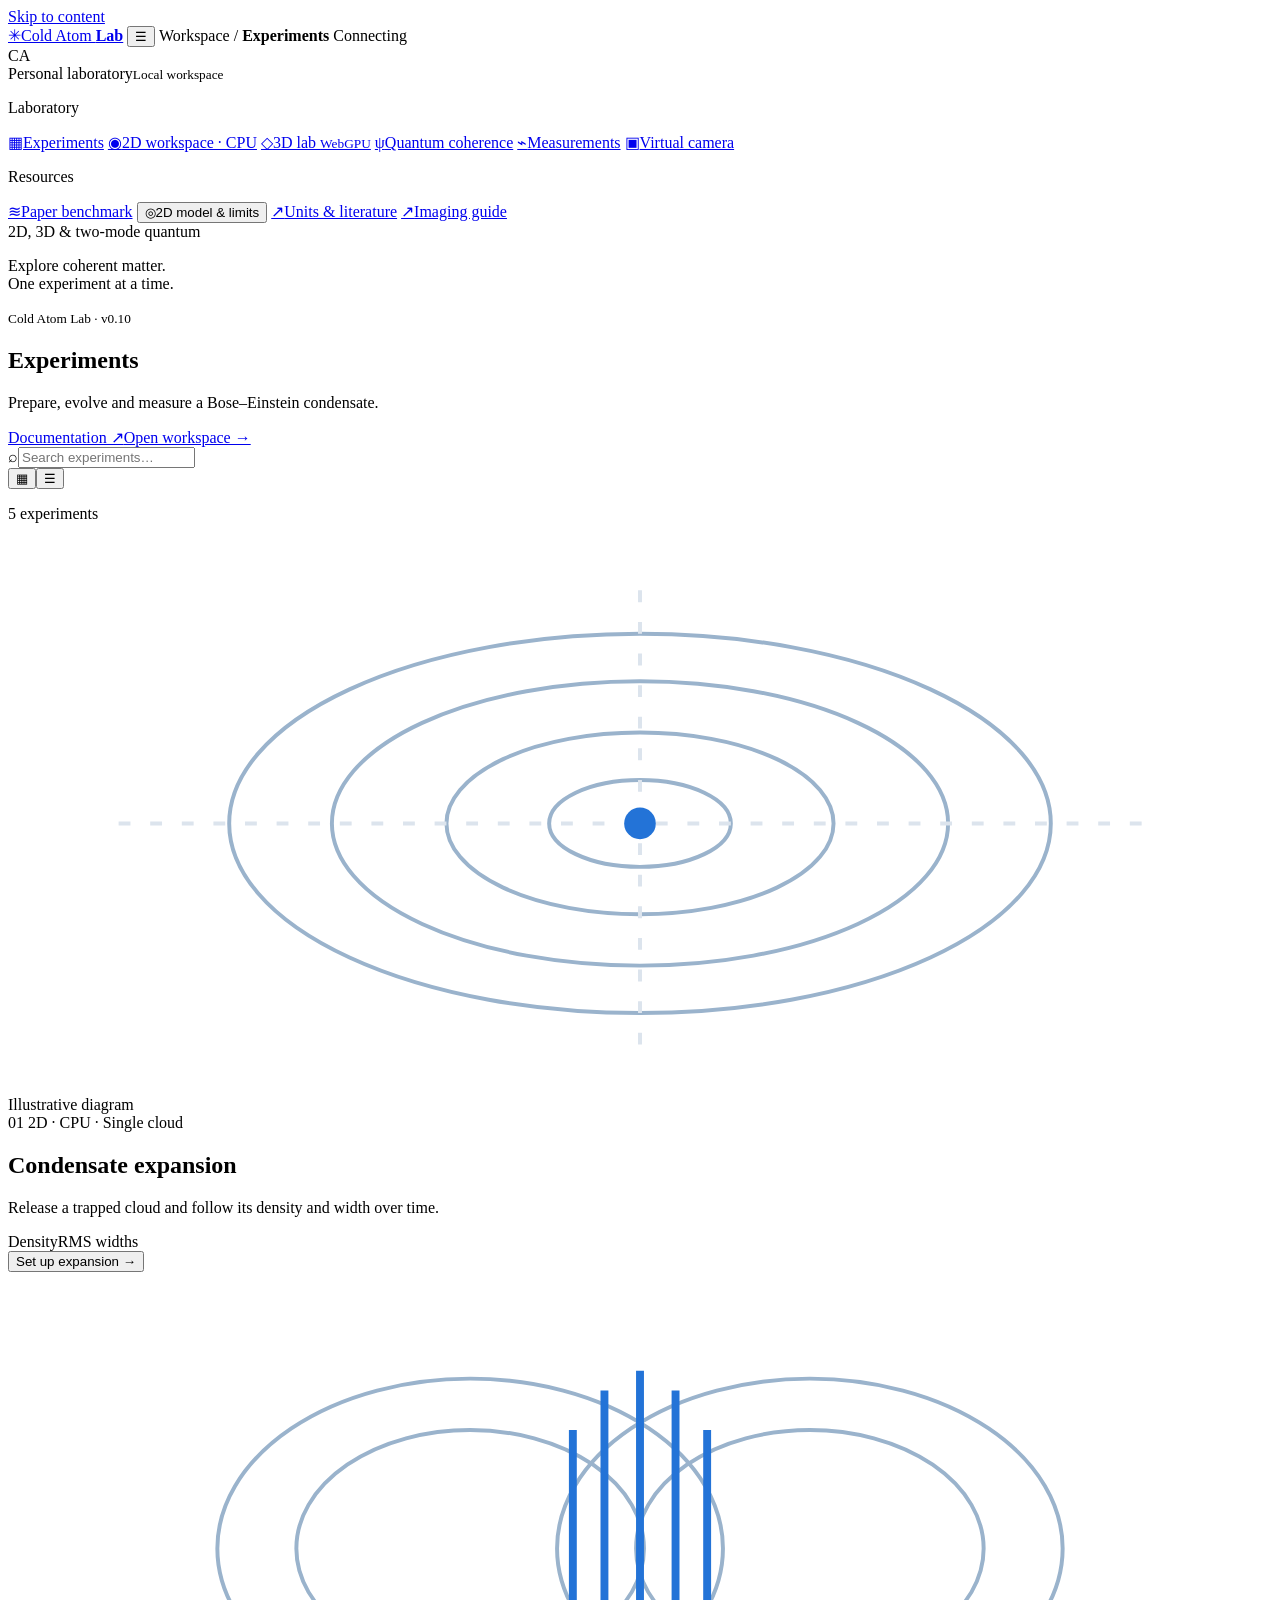
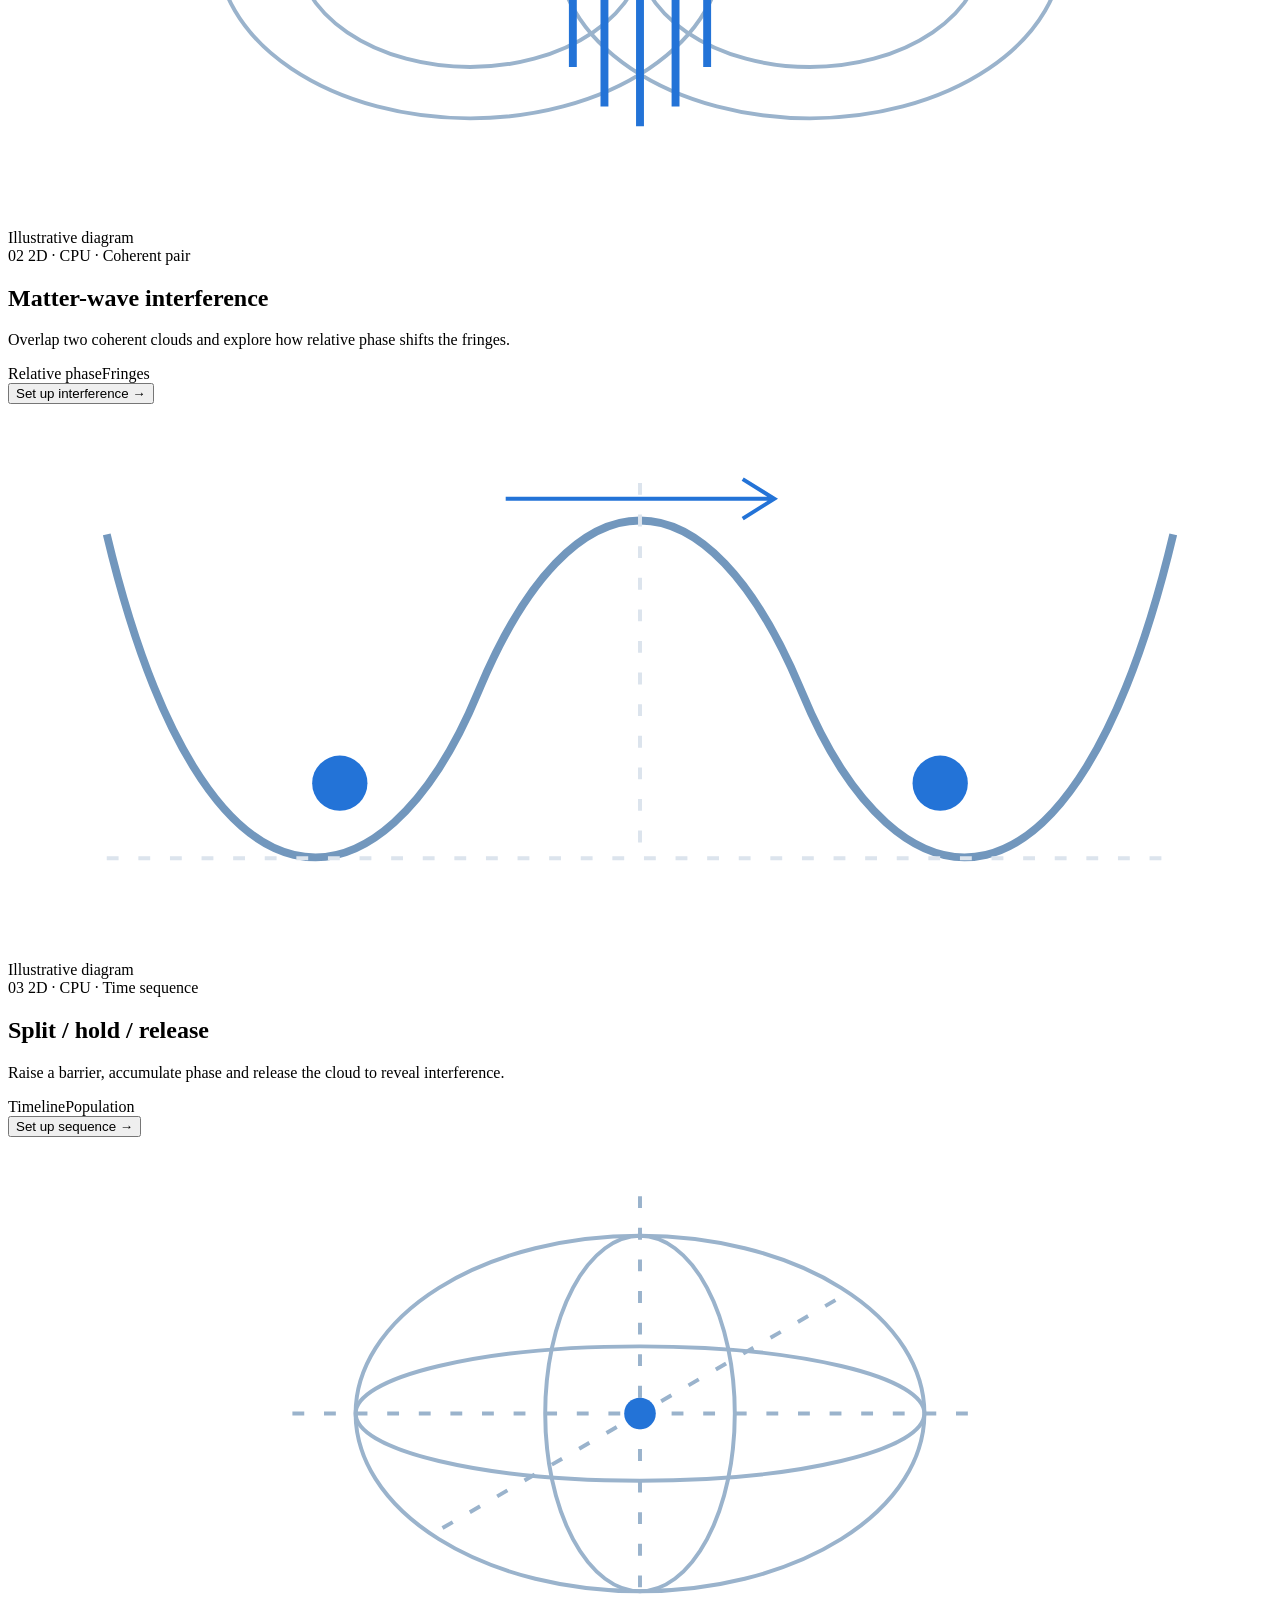
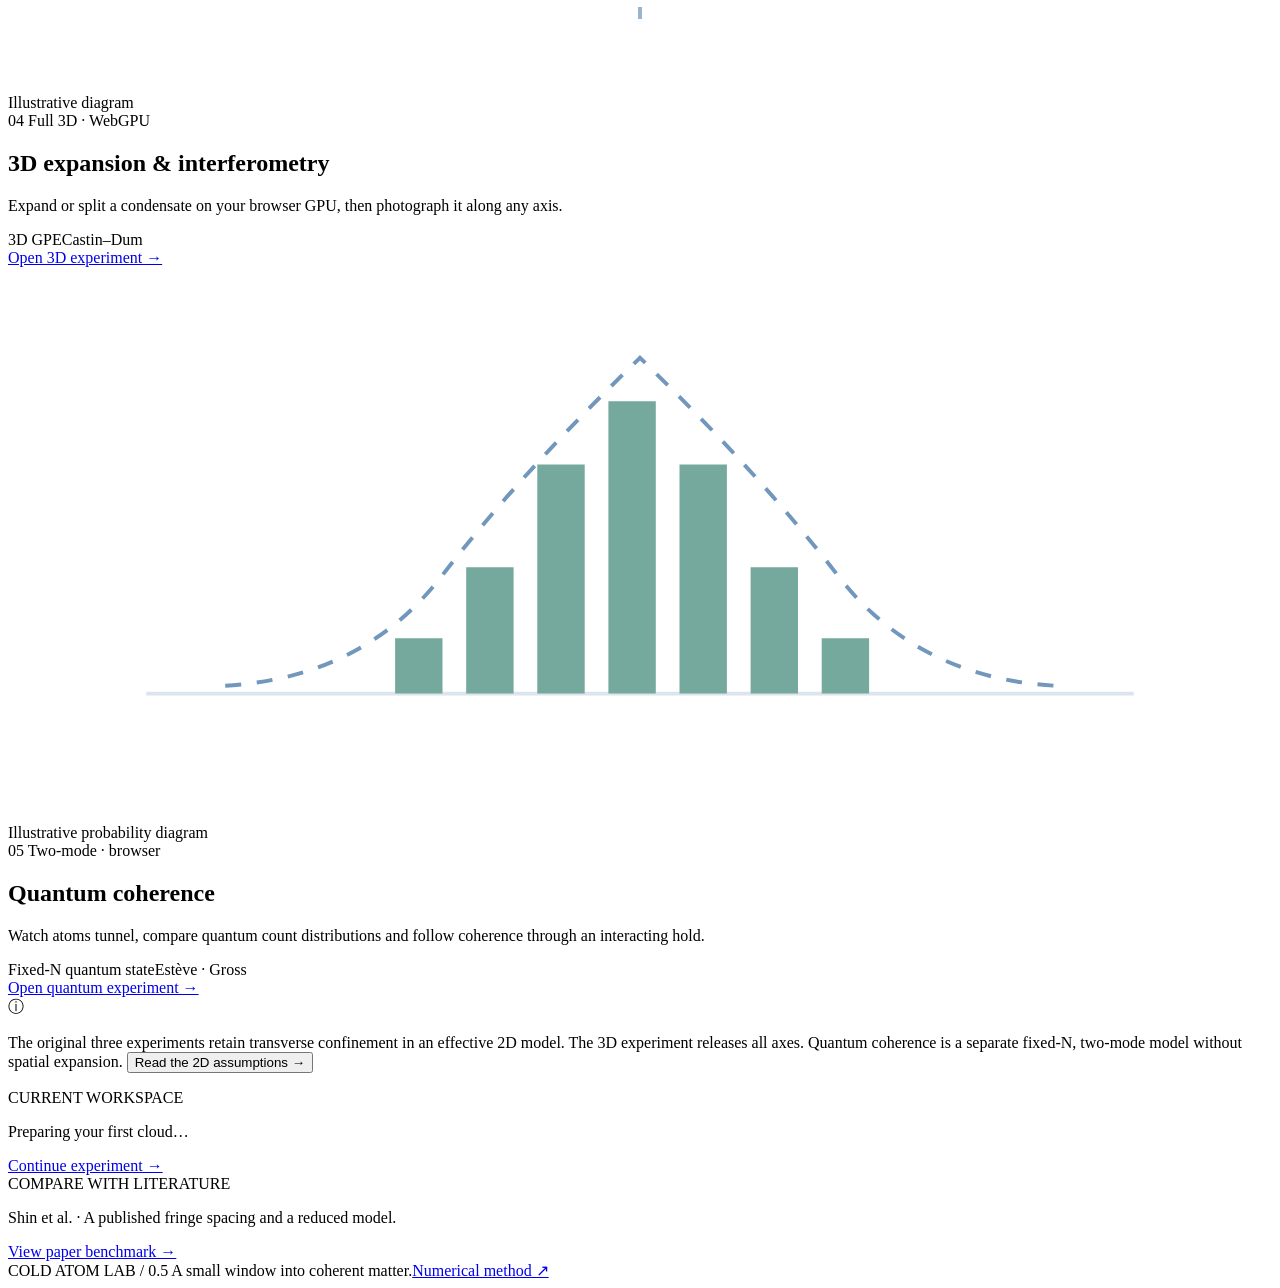
==== coldatomlab/web/index.html @ 501709d4 "Return experiment logos to the library and keep navigation in one tab" ====
<!doctype html>
<html lang="en">
  <head>
    <meta charset="utf-8" />
    <meta name="viewport" content="width=device-width, initial-scale=1" />
    <meta
      name="description"
      content="Explore condensate expansion and matter-wave interference in a local virtual laboratory."
    />
    <title>Cold Atom Lab — Matter in motion</title>
    <link rel="stylesheet" href="/style.css" />
    <link rel="stylesheet" href="/dashboard.css" />
    <link rel="stylesheet" href="/lab3d.css" />
    <script src="/physical.js" defer></script>
    <script src="/camera.js" defer></script>
    <script src="/app.js" defer></script>
    <script src="/benchmark.js" defer></script>
    <script src="/surface3d.js" defer></script>
    <script src="/interferometry3d.js" defer></script>
    <script src="/gpu3d.js" defer></script>
    <script src="/camera3d.js" defer></script>
    <script src="/camera3d-ui.js" defer></script>
    <script src="/scan3d.js" defer></script>
    <script src="/scan3d-ui.js" defer></script>
    <script src="/lab3d.js" defer></script>
    <script src="/dashboard.js" defer></script>
  </head>
  <body class="weblab">
    <a class="skip-link" href="#main-content">Skip to content</a>
    <header class="app-header">
      <a class="wordmark" href="#experiments" aria-label="Cold Atom Lab home"><span class="atom-mark" aria-hidden="true">✳</span><span>Cold Atom <b>Lab</b></span></a>
      <button id="nav-toggle" aria-label="Toggle navigation" aria-expanded="false" aria-controls="lab-navigation">☰</button>
      <span class="breadcrumb">Workspace <span>/</span> <b id="page-label">Experiments</b></span>
      <span class="connection" id="connection">Connecting</span>
    </header>
    <aside class="lab-navigation" id="lab-navigation" aria-label="Lab navigation">
      <div class="workspace-label"><span class="workspace-icon">CA</span><div>Personal laboratory<small>Local workspace</small></div></div>
      <p class="nav-heading">Laboratory</p>
      <nav aria-label="Laboratory">
        <a href="#experiments" data-route="experiments"><span aria-hidden="true">▦</span>Experiments</a>
        <a href="#workspace" data-route="workspace"><span aria-hidden="true">◉</span>2D workspace · CPU</a>
        <a href="#lab3d" data-route="lab3d"><span aria-hidden="true">◇</span>3D lab <small>WebGPU</small></a>
        <a href="quantum.html"><span aria-hidden="true">ψ</span>Quantum coherence</a>
        <a href="#measurements" data-route="measurements"><span aria-hidden="true">⌁</span>Measurements</a>
        <a href="#camera-lab" data-route="camera-lab"><span aria-hidden="true">▣</span>Virtual camera</a>
      </nav>
      <p class="nav-heading">Resources</p>
      <nav aria-label="Resources">
        <a href="#benchmark" data-route="benchmark"><span aria-hidden="true">≋</span>Paper benchmark</a>
        <button id="nav-model"><span aria-hidden="true">◎</span>2D model & limits</button>
        <a href="/physical-units" target="_blank" rel="noopener"><span aria-hidden="true">↗</span>Units & literature</a>
        <a href="/imaging" target="_blank" rel="noopener"><span aria-hidden="true">↗</span>Imaging guide</a>
      </nav>
      <div class="sidebar-bottom"><span class="model-pill">2D, 3D & two-mode quantum</span><p>Explore coherent matter.<br>One experiment at a time.</p><small>Cold Atom Lab · v0.10</small></div>
    </aside>
    <main id="main-content" tabindex="-1">
      <section id="experiment-library" aria-labelledby="library-title">
        <div class="library-heading"><div><h1 id="library-title">Experiments</h1><p>Prepare, evolve and measure a Bose–Einstein condensate.</p></div><div class="library-actions"><a class="button-link" href="/physical-units" target="_blank" rel="noopener">Documentation ↗</a><a class="button-link primary" href="#workspace">Open workspace →</a></div></div>
        <div class="library-toolbar"><label class="experiment-search"><span aria-hidden="true">⌕</span><input type="search" id="experiment-search" placeholder="Search experiments…" aria-label="Search experiments" /></label><div class="library-view" role="group" aria-label="Experiment layout"><button id="grid-layout" aria-label="Grid view" aria-pressed="true">▦</button><button id="list-layout" aria-label="List view" aria-pressed="false">☰</button></div></div>
        <p class="library-count" id="library-count" aria-live="polite">5 experiments</p>
        <div class="experiment-cards" id="experiment-cards">
          <article class="experiment-card" data-search="2d cpu condensate expansion single cloud trap release width">
            <div class="card-diagram" aria-hidden="true"><svg viewBox="0 0 320 140"><g fill="none" stroke="#9ab3cc"><ellipse cx="160" cy="72" rx="104" ry="48"/><ellipse cx="160" cy="72" rx="78" ry="36"/><ellipse cx="160" cy="72" rx="49" ry="23"/><ellipse cx="160" cy="72" rx="23" ry="11"/></g><path d="M28 72h264M160 13v118" stroke="#dce4ed" stroke-dasharray="3 5"/><circle cx="160" cy="72" r="4" fill="#2373d7"/></svg><span>Illustrative diagram</span></div>
            <div class="card-copy"><div class="card-category">01 <span>2D · CPU · Single cloud</span></div><h2>Condensate expansion</h2><p>Release a trapped cloud and follow its density and width over time.</p><div class="card-tags"><span>Density</span><span>RMS widths</span></div><button class="open-experiment" data-experiment="single">Set up expansion <span aria-hidden="true">→</span></button></div>
          </article>
          <article class="experiment-card" data-search="2d cpu matter wave interference two double clouds phase fringe">
            <div class="card-diagram" aria-hidden="true"><svg viewBox="0 0 320 140"><g fill="none" stroke="#9ab3cc"><ellipse cx="117" cy="70" rx="64" ry="43"/><ellipse cx="117" cy="70" rx="44" ry="30"/><ellipse cx="203" cy="70" rx="64" ry="43"/><ellipse cx="203" cy="70" rx="44" ry="30"/></g><path d="M143 40v60m8-70v80m9-85v90m9-85v80m8-70v60" stroke="#2373d7" stroke-width="2"/></svg><span>Illustrative diagram</span></div>
            <div class="card-copy"><div class="card-category">02 <span>2D · CPU · Coherent pair</span></div><h2>Matter-wave interference</h2><p>Overlap two coherent clouds and explore how relative phase shifts the fringes.</p><div class="card-tags"><span>Relative phase</span><span>Fringes</span></div><button class="open-experiment" data-experiment="double">Set up interference <span aria-hidden="true">→</span></button></div>
          </article>
          <article class="experiment-card" data-search="2d cpu split hold release sequence barrier bias interferometer">
            <div class="card-diagram" aria-hidden="true"><svg viewBox="0 0 320 140"><path d="M25 33c25 105 70 98 94 40s58-58 82 0 69 65 94-40" fill="none" stroke="#7297bd" stroke-width="2"/><path d="M25 115h270M160 20v95" stroke="#dce4ed" stroke-dasharray="3 5"/><g fill="#2373d7"><circle cx="84" cy="96" r="7"/><circle cx="236" cy="96" r="7"/></g><path d="M126 24h68m-8-5 8 5-8 5" fill="none" stroke="#2373d7"/></svg><span>Illustrative diagram</span></div>
            <div class="card-copy"><div class="card-category">03 <span>2D · CPU · Time sequence</span></div><h2>Split / hold / release</h2><p>Raise a barrier, accumulate phase and release the cloud to reveal interference.</p><div class="card-tags"><span>Timeline</span><span>Population</span></div><button class="open-experiment" data-experiment="sequence">Set up sequence <span aria-hidden="true">→</span></button></div>
          </article>
          <article class="experiment-card" data-search="webgpu camera interferometry split 3d three dimensional expansion full release interacting cloud thomas fermi castin dum">
            <div class="card-diagram" aria-hidden="true"><svg viewBox="0 0 320 140"><g fill="none" stroke="#9ab3cc"><ellipse cx="160" cy="70" rx="72" ry="45"/><ellipse cx="160" cy="70" rx="72" ry="17"/><ellipse cx="160" cy="70" rx="24" ry="45"/><path d="m110 99 100-58M160 15v110M72 70h176" stroke-dasharray="3 5"/></g><circle cx="160" cy="70" r="4" fill="#2373d7"/></svg><span>Illustrative diagram</span></div>
            <div class="card-copy"><div class="card-category">04 <span>Full 3D · WebGPU</span></div><h2>3D expansion &amp; interferometry</h2><p>Expand or split a condensate on your browser GPU, then photograph it along any axis.</p><div class="card-tags"><span>3D GPE</span><span>Castin–Dum</span></div><a class="open-experiment-link" href="#lab3d">Open 3D experiment →</a></div>
          </article>
          <article class="experiment-card" data-search="quantum two mode tunnelling number squeezing coherence phase diffusion bose hubbard">
            <div class="card-diagram" aria-hidden="true"><svg viewBox="0 0 320 140"><path d="M35 108h250" stroke="#dce4ed"/><g fill="#76a99d"><path d="M98 108V94h12v14zM116 108V76h12v32zM134 108V50h12v58zM152 108V34h12v74zM170 108V50h12v58zM188 108V76h12v32zM206 108V94h12v14z"/></g><path d="M55 106q35-2 55-28t50-55q30 29 50 55t55 28" fill="none" stroke="#7297bd" stroke-dasharray="4 4"/></svg><span>Illustrative probability diagram</span></div>
            <div class="card-copy"><div class="card-category">05 <span>Two-mode · browser</span></div><h2>Quantum coherence</h2><p>Watch atoms tunnel, compare quantum count distributions and follow coherence through an interacting hold.</p><div class="card-tags"><span>Fixed-N quantum state</span><span>Estève · Gross</span></div><a class="open-experiment-link" href="quantum.html">Open quantum experiment →</a></div>
          </article>
        </div>
        <div id="library-empty" hidden><h2>No matching experiments</h2><p>Try “phase”, “expansion” or “barrier”.</p><button id="clear-search">Clear search</button></div>
        <div class="library-note"><span aria-hidden="true">ⓘ</span><p>The original three experiments retain transverse confinement in an effective 2D model. The 3D experiment releases all axes. Quantum coherence is a separate fixed-N, two-mode model without spatial expansion. <button id="library-model">Read the 2D assumptions →</button></p></div>
        <div class="library-session"><div><span class="eyebrow">CURRENT WORKSPACE</span><p id="library-session-status">Preparing your first cloud…</p></div><a href="#workspace">Continue experiment →</a></div>
        <div class="library-session"><div><span class="eyebrow">COMPARE WITH LITERATURE</span><p>Shin et al. · A published fringe spacing and a reduced model.</p></div><a href="#benchmark">View paper benchmark →</a></div>
      </section>
      <section id="lab3d-page" aria-labelledby="lab3d-title" hidden>
        <div class="library-heading"><div><p class="eyebrow">EXPERIMENT 04 / THREE DIMENSIONS</p><h1 id="lab3d-title">Matter waves in three dimensions.</h1><p>Prepare, split and release a condensate. Measure its expansion and interference.</p></div><a class="button-link" href="/model3d" target="_blank" rel="noopener">3D model & papers ↗</a></div>
        <div class="three-layout">
          <section class="three-observation" aria-label="3D observation">
            <div class="panel-heading"><div><span class="eyebrow">NUMERICAL DENSITY / ISOSURFACE</span><h2>Condensate in 3D</h2></div><span id="three-trap">Not prepared</span></div>
            <div class="three-scene"><canvas id="three-surface" width="900" height="600" tabindex="0" role="img" aria-label="Rotatable three-dimensional condensate density isosurface. Drag or use arrow keys to rotate."></canvas><p id="three-surface-empty">Choose a preset and prepare the cloud.</p><div class="three-scene-label"><span id="three-scene-units">x / y / z · µm</span><span>Drag to orbit · arrows to rotate</span></div></div>
            <div class="three-view-controls"><label>Isodensity <input id="three-iso" type="range" min="5" max="70" value="20" step="5"/><output id="three-iso-value">20% of peak</output></label><label>Zoom <input id="three-zoom" type="range" min="1" max="5" value="1" step="0.25" aria-label="3D view zoom"/></label><button id="three-home">Reset view</button></div>
            <p id="three-render-note" class="three-note">The surface will be extracted from the computed density. It is not a particle trajectory or an absorption image.</p>
            <div class="transport"><span class="status" id="three-status" role="status" aria-live="polite">Not prepared</span><div class="transport-buttons"><button id="three-reset" disabled>↺ Reset</button><button id="three-step" disabled>Step</button><button id="three-release" disabled>Release all axes</button><button id="three-run" class="primary" disabled>▶ Run</button></div></div>
            <div class="three-metrics"><div><span>TIME / ms</span><strong id="three-time">—</strong></div><div><span>RMS x / µm</span><strong id="three-width-x">—</strong></div><div><span>RMS y / µm</span><strong id="three-width-y">—</strong></div><div><span>RMS z / µm</span><strong id="three-width-z">—</strong></div></div>
            <p id="three-warning" class="warning" role="alert" hidden></p>
          </section>
          <aside class="controls three-controls" aria-label="3D experiment controls"><p class="eyebrow">PREPARATION / RB-87</p><h2>Set the conditions</h2>
            <form id="three-form"><fieldset id="three-parameters"><label>Experiment<select id="three-experiment"><option value="single">Single-cloud expansion</option><option value="pair">Coherent Gaussian pair · analytic check</option><option value="sequence">Split / hold / release</option></select></label>
<label>Compute engine<select id="three-engine"><option value="webgpu">WebGPU · browser GPU · float32</option><option value="cpu">CPU reference · float64</option></select></label><p id="three-engine-note" class="three-note">GPU preparation and evolution run in this browser. Requires hardware WebGPU in a secure context.</p><label>Reference example<select id="three-preset"><option value="interacting">Interacting cloud</option><option value="gaussian">Noninteracting analytic check</option><option value="tf">Thomas–Fermi expansion</option><option value="pair">Coherent pair · in phase</option><option value="camera">Camera-friendly pair · 2,000 atoms</option>
                    <option value="opposite">Coherent pair · π phase</option><option value="sequence">3D split / hold / release</option><option value="reverse">3D sequence · reversed bias</option></select></label><button type="button" id="three-load">Load settings</button>
            <p class="three-note" id="three-preset-note">Repulsive Rb-87 gas. The three-axis field evolves numerically.</p>
<details class="numerics" open><summary>Interferometer settings</summary>
<p class="three-note">Lengths in a₀; times in ω₀⁻¹; potentials in ℏω₀. Pair settings apply only to the coherent pair. Sequence settings apply only to dynamic splitting.</p>
<div class="pair"><label>Pair separation / a₀<input id="three-separation" type="number" value="6" min="2" max="10" step="any" required></label><label>Pair phase / rad<input id="three-relative_phase" type="number" value="0" min="-3.141592653589793" max="3.141592653589793" step="any" required></label></div>
<div class="pair"><label>Barrier height<input id="three-barrier_height" type="number" value="12" min="0" max="40" step="any" required></label><label>Barrier width / a₀<input id="three-barrier_width" type="number" value="0.8" min="0.5" max="2" step="any" required></label></div>
<div class="pair"><label>Split time<input id="three-split_time" type="number" value="3" min="0.1" max="6" step="any" required></label><label>Hold time<input id="three-hold_time" type="number" value="0.6" min="0" max="3" step="any" required></label></div>
<label>Hold bias · right minus left<input id="three-hold_bias" type="number" value="1" min="-5" max="5" step="any" required></label></details>
            <div class="pair"><label>Atoms N<input id="three-atoms" type="number" value="20000" min="10" max="300000" step="1" required/></label><label>aₛ / nm<input id="three-scattering_nm" type="number" value="5.3" min="0" max="10" step="any" required/></label></div>
            <div class="pair"><label>f₀ / Hz<input id="three-reference_hz" type="number" value="30" min="10" max="100" step="any" required/></label><label>fₓ / Hz<input id="three-fx_hz" type="number" value="30" min="5" max="200" step="any" required/></label></div>
            <div class="pair"><label>fᵧ / Hz<input id="three-fy_hz" type="number" value="42" min="5" max="200" step="any" required/></label><label>f_z / Hz<input id="three-fz_hz" type="number" value="21" min="5" max="200" step="any" required/></label></div>
            <label>Evolution duration / ω₀⁻¹<input id="three-duration" type="number" value="2" min="0.1" max="4" step="any" required/></label>
            <details class="numerics"><summary>3D numerical resolution</summary><div class="pair"><label>Grid<select id="three-n"><option>32</option><option>48</option><option selected>64</option><option>96</option><option>128</option></select></label><label>Box side / a₀<select id="three-length"><option>16</option><option selected>24</option><option>32</option><option>48</option><option>64</option></select></label></div><div class="pair"><label>Time step<input id="three-dt" type="number" value="0.004" min="0.0005" max="0.01" step="any" required/></label><label>Preparation step<input id="three-preparation_dt" type="number" value="0.002" min="0.0005" max="0.004" step="any" required/></label></div></details>
            </fieldset><button id="three-prepare" class="prepare" type="submit">Prepare 3D experiment ↗</button><p class="prepare-note" id="three-prepare-note">3D preparation can take tens of seconds. This replaces only the 3D run.</p><p id="three-error" class="error" role="alert" hidden></p></form>
            <div class="model-note"><p><b>Full 3D GPE · zero temperature</b><br>Norm-one wavefunction; g = 4πNaₛ/a₀. Repulsive contact interactions, no thermal cloud, losses or quantum depletion. aₛ = 0 is an ideal reference.</p></div>
          </aside>
        </div>
        <div id="three-results" hidden><section id="three-interferometer" class="three-interferometer" hidden>
<p class="eyebrow">COHERENT MATTER WAVES / 3D</p><h2>Split, evolve, read the phase</h2>
<p id="three-timeline" class="three-timeline" role="status"></p>
<p id="three-interference-values" class="three-note"></p>
<div class="transport-buttons"><button id="three-pin" type="button">Pin this run</button><button id="three-clear-pin" type="button" disabled>Clear reference</button><button id="three-export-pair" type="button" disabled>Export comparison</button></div>
<p id="three-pin-note" class="three-note">Pin a paused run to compare the next experiment on shared physical axes.</p>
<div class="three-interference-plots"><figure><figcaption>Axial line density · current / pinned</figcaption><canvas id="three-line-profile" width="720" height="260"></canvas></figure><figure><figcaption>Applied potential · y = z = 0</figcaption><canvas id="three-potential-profile" width="720" height="260"></canvas></figure></div>
<p id="three-fringe-note" class="three-note"></p>
<p class="three-note">Phase is a mirror-weighted wavefunction diagnostic, not an absorption-image phase fit. It is masked when coherence or population is insufficient. Driven energy need not be conserved. Inspired by <a href="https://arxiv.org/abs/cond-mat/0306305" target="_blank" rel="noreferrer">Shin et al. (2004)</a>; teaching parameters, no apparatus reconstruction, thermal noise or independent-condensate phase statistics.</p></section>
          <div class="three-section-heading"><div><p class="eyebrow">LOOK INSIDE / PROJECT THROUGH</p><h2>Three views of the same state</h2></div><div class="view-switch" aria-label="3D image type"><button id="three-slices" class="selected" aria-pressed="true">Central slices</button><button id="three-columns" aria-pressed="false">Column density</button></div></div>
          <p id="three-image-note" class="three-note"></p><div class="three-image-grid"><figure><figcaption id="three-xy-label">XY · z = 0</figcaption><canvas id="three-xy" width="360" height="360" role="img" aria-label="XY numerical density view"></canvas></figure><figure><figcaption id="three-xz-label">XZ · y = 0</figcaption><canvas id="three-xz" width="360" height="360" role="img" aria-label="XZ numerical density view"></canvas></figure><figure><figcaption id="three-yz-label">YZ · x = 0</figcaption><canvas id="three-yz" width="360" height="360" role="img" aria-label="YZ numerical density view"></canvas></figure></div>
          <div class="three-section-heading"><div><p class="eyebrow">MEASURE / COMPARE WITH THEORY</p><h2>Widths and shape</h2></div><button id="three-export">Export 3D run ↓</button></div>
          <div class="three-diagnostics"><span id="three-norm"></span><span id="three-energy"></span><span id="three-aspect"></span><span id="three-boundary"></span></div>
          <p id="three-theory-note" class="three-note"></p>
          <canvas id="three-width-history" width="1100" height="310" role="img" aria-label="Three-dimensional RMS widths versus time, with applicable theory curves"></canvas>
          <div class="table-scroll"><table class="benchmark-table"><thead><tr><th>Axis</th><th>Numerical RMS / µm</th><th id="three-theory-title">Theory RMS / µm</th><th>Difference</th><th>Initial-width scaling / µm</th></tr></thead><tbody id="three-theory-table"></tbody></table></div>
          <p class="three-note">Blue x · Teal y · Amber z. Solid curves: numerical field. Dashed curves: absolute theory for single-cloud modes only. The table also shows TF scaling anchored to the prepared numerical widths, separately from the absolute TF prediction.</p>
          <details class="benchmark-checks"><summary>Preparation, numerical limits & performance</summary><p id="three-performance"></p><p id="three-physical"></p><p>Periodic FFT boundaries are monitored. A boundary warning stops the run at the first step exceeding 0.1% probability in the outer band. A conserved norm alone does not establish spatial or time accuracy. Refine grid, domain, time step and preparation step for quantitative use.</p><p><a href="/model3d" target="_blank" rel="noopener">Conventions, validation cases and Castin–Dum references ↗</a></p></details>
        </div>
      </section>
      <section id="paper-benchmark" aria-labelledby="benchmark-title" hidden>
        <div class="library-heading"><div><p class="eyebrow">LITERATURE / SHIN ET AL. · FIGURE 2</p><h1 id="benchmark-title">Does the fringe spacing match?</h1><p>A numerical comparison with a published measurement.</p></div><a class="button-link" href="https://arxiv.org/abs/cond-mat/0306305v2" target="_blank" rel="noopener">Read the paper ↗</a></div>
        <p class="benchmark-scope"><strong>Reduced ballistic benchmark.</strong> We compare one observable from a noninteracting sodium wavepacket model. This is not a reproduction of the interacting 3D experiment or its camera image.</p>
        <div class="benchmark-status"><p id="benchmark-status" role="status" aria-live="polite">Ready to calculate.</p><button id="benchmark-retry" hidden>Retry calculation</button><button id="benchmark-export" disabled>Export benchmark ↓</button></div>
        <div id="benchmark-result" hidden>
          <div class="benchmark-metrics"><div><span>NUMERICAL FIT</span><strong id="benchmark-fit">—</strong><small>Free Gaussian wavepacket pair</small></div><div><span>PUBLISHED MEASUREMENT</span><strong>41.5 <small>µm</small></strong><small>Shin et al., Fig. 2 text</small></div><div><span>DIFFERENCE / MEASUREMENT</span><strong id="benchmark-difference">—</strong><small>No experimental uncertainty reported</small></div></div>
          <div class="benchmark-profile"><h2>Computed line density and its fitted fringes</h2><p>Blue: numerical profile · Amber dashed: Gaussian-envelope sinusoidal fit. Both curves are computed; experimental profile data is not included.</p><canvas id="benchmark-profile" width="1100" height="340" role="img" aria-label="Computed sodium line density and fitted profile, with x in micrometers"></canvas></div>
          <h2 class="benchmark-section-title">Five values, different meanings</h2>
          <p class="benchmark-scroll-hint">Swipe the table horizontally to see all columns.</p>
          <div class="table-scroll"><table class="benchmark-table"><thead><tr><th>Source</th><th>Spacing / µm</th><th>Δ / µm</th><th>Δ / measured</th></tr></thead><tbody id="benchmark-comparison"></tbody></table></div>
          <p class="benchmark-note">Δ = value − 41.5 µm. The paper quotes 39.8 µm for its point-source prediction. Recalculating h t / (m d) using the rounded inputs 13 µm and 30 ms gives a different value; we preserve both. Neither discrepancy is a statistical agreement test.</p>
          <div class="benchmark-columns"><section><h2>What is matched?</h2><dl><dt>Species</dt><dd>Na-23 (sodium), not the Rb-87 camera</dd><dt>Source separation</dt><dd>13 µm · reported</dd><dt>Expansion time</dt><dd>30 ms · reported</dd><dt>Initial RMS packet width</dt><dd id="benchmark-width">—</dd><dt>Source phase and interaction</dt><dd>Zero relative phase; interactions omitted</dd><dt>Fit window</dt><dd>−200 to +200 µm · chosen aperture</dd></dl></section><section><h2>What is simplified?</h2><ul id="benchmark-limitations"></ul></section></div>
          <details class="benchmark-checks"><summary>Numerical checks and packet-width sensitivity</summary><p>Refining a numerical calculation checks its accuracy within this model. Changing the packet width explores a modeling assumption; it is not experimental uncertainty.</p><p id="benchmark-verification"></p><div class="table-scroll"><table class="benchmark-table"><thead><tr><th>Case</th><th>Fit / µm</th><th>Change / µm</th><th>Field L2 error</th><th>Edge probability</th></tr></thead><tbody id="benchmark-checks"></tbody></table></div><p>Free propagation uses the exact Fourier kinetic propagator. Two half steps should equal one full step; this is not a convergence test of interacting GPE dynamics. No real-time renormalization is applied.</p></details>
          <p class="benchmark-note">Method: normalize a separable Gaussian pair, evolve its x wavefunction using the free Schrödinger propagator, then fit the numerical marginal density. The transverse factors integrate to one. Density is probability per µm, not an atom count or absorption signal. The fit is initialized from the numerical profile, without using 41.5 µm as an input.</p>
          <p class="benchmark-note">References: <a href="https://arxiv.org/abs/cond-mat/0306305v2" target="_blank" rel="noopener">Shin et al., PRL 92, 050405 (2004), Fig. 2 & Eq. (1) ↗</a> · <a href="https://physics.nist.gov/cgi-bin/Compositions/stand_alone.pl?ele=Na" target="_blank" rel="noopener">NIST sodium mass ↗</a>. A numerical profile and uncertainty for the measured period are not supplied in the cited paper. No parameters have been tuned to its measured spacing.</p>
        </div>
      </section>
      <div id="lab-workbench" hidden>
      <section class="intro">
        <div>
          <p class="eyebrow">LABORATORY / WORKSPACE</p>
          <h1>Experiment workspace</h1>
          <p class="subtitle">
            Prepare a condensate. Release the trap. Follow the wave.
          </p>
        </div>
        <button class="quiet" id="model-open">About the model ↗</button>
      </section>
      <div class="workspace">
        <section class="observation" aria-label="Experiment observation">
          <div class="panel-heading">
            <div>
              <span class="eyebrow">01 / OBSERVATION</span>
              <h2 id="experiment-title">Condensate expansion</h2>
            </div>
            <div class="view-switch" aria-label="Observation view">
              <button id="density-view" class="selected" aria-pressed="true">
                Density</button
              ><button id="phase-view" aria-pressed="false">Phase</button>
            </div>
          </div>
          <div id="sequence-timeline" class="sequence-timeline" hidden>
            <div class="timeline-heading">
              <span id="sequence-stage">Prepared</span
              ><span id="sequence-clock">0 / 9 ω₀⁻¹</span>
            </div>
            <ol class="stages">
              <li id="stage-split">
                01 Split <small id="split-end">0–4</small>
              </li>
              <li id="stage-hold">02 Hold <small id="hold-end">4–6</small></li>
              <li id="stage-expand">
                03 Expand <small id="expand-end">6–9</small>
              </li>
            </ol>
            <progress
              id="sequence-progress"
              value="0"
              max="9"
              aria-label="Sequence progress"
            ></progress>
            <p id="sequence-live">Barrier 0 · Bias 0 ℏω₀</p>
          </div>
          <div class="field-wrap">
            <canvas
              id="field"
              width="720"
              height="520"
              role="img"
              aria-label="Simulated condensate density in the x-y plane"
            ></canvas>
            <div class="field-meta">
              <span id="trap-state">Preparing state</span
              ><span id="grid-label">128 × 128</span>
            </div>
            <div class="field-legend">
              <span id="legend-label">DENSITY |ψ|² · a₀⁻²</span>
              <div id="colorbar"></div>
              <div class="legend-limits">
                <span id="legend-low">0</span><span id="legend-high">—</span>
              </div>
            </div>
          </div>
          <label class="overlay-toggle"
            ><input type="checkbox" id="potential-overlay" />Potential contours
            <span id="contour-levels">· 2 / 4 / 8 / 16 ℏω₀</span></label
          >
          <div class="transport">
            <span class="status" id="status" role="status" aria-live="polite"
              >Preparing…</span
            >
            <div class="transport-buttons">
              <button id="reset" title="Restore the prepared initial state">
                ↺ Reset</button
              ><button id="step">Step</button
              ><button id="release">Release trap</button
              ><button class="primary" id="run">▶ Run</button>
            </div>
          </div>
          <div class="metrics">
            <div>
              <span>SIMULATION TIME</span
              ><strong id="time">0.000 <small>ω₀⁻¹</small></strong>
            </div>
            <div>
              <span>RMS WIDTH · X</span
              ><strong id="width">— <small>a₀</small></strong>
            </div>
            <div><span>NORM</span><strong id="norm">—</strong></div>
            <div>
              <span>ENERGY</span
              ><strong id="energy">— <small>ℏω₀</small></strong>
            </div>
          </div>
          <p class="warning" id="warning" role="alert" hidden></p>
        </section>
        <aside class="controls" aria-label="Experiment controls">
          <p class="eyebrow">02 / PREPARATION</p>
          <h2>Set the conditions</h2>
          <form id="config-form">
            <fieldset id="parameters">
              <legend class="sr-only">Experiment parameters</legend>
              <div class="lab-setup">
                <label
                  >Units<select id="unit-mode">
                    <option value="dimensionless">Dimensionless</option>
                    <option value="physical">Laboratory · μm / ms / Hz</option>
                  </select></label
                >
                <details id="physical-controls" hidden>
                  <summary>Atomic parameters & confinement</summary>
                  <label
                    >Species<select id="species">
                      <option value="Rb87">Rubidium-87</option>
                      <option value="custom">Custom bosonic species</option>
                    </select></label
                  >
                  <div class="pair">
                    <label
                      >Mass · u<input
                        id="mass_u"
                        type="number"
                        min="1"
                        max="300"
                        step="any"
                        value="86.90918052" /></label
                    ><label
                      >Atom number N<input
                        id="atoms"
                        type="number"
                        min="10"
                        max="100000"
                        step="1"
                        value="200"
                    /></label>
                  </div>
                  <div class="pair">
                    <label
                      >Scattering length · nm<input
                        id="scattering_nm"
                        type="number"
                        min="0"
                        max="20"
                        step="any"
                        value="5.3" /></label
                    ><label
                      >Reference f₀ · Hz<input
                        id="reference_hz"
                        type="number"
                        min="1"
                        max="1000"
                        step="any"
                        value="20"
                    /></label>
                  </div>
                  <label
                    >Axial confinement fz · Hz<input
                      id="axial_hz"
                      type="number"
                      min="10"
                      max="100000"
                      step="any"
                      value="2000"
                  /></label>
                  <p class="hint">
                    g = √(8π) N as / az. 5.3 nm is a nominal repulsive Rb-87
                    value; internal state and magnetic field are not modeled. g
                    ≤ 100.
                  </p>
                </details>
                <details>
                  <summary>Guided experiments</summary>
                  <label
                    >Rb-87 · 200 atoms<select id="demo">
                      <option value="balanced">01 — Symmetric reference</option>
                      <option value="positive">
                        02 — Positive bias · +10 Hz
                      </option>
                      <option value="negative">
                        03 — Reverse bias · −10 Hz
                      </option>
                      <option value="longer">
                        04 — Longer hold · 15.92 ms
                      </option>
                    </select></label
                  >
                  <button type="button" id="load-demo">Load settings</button>
                  <p id="demo-note" class="hint">
                    Load a teaching example, Prepare, then Run. Pin one
                    completed run to compare another. Inspired by double-well
                    interferometry.
                  </p>
                </details>
              </div>
              <label class="field-label" for="experiment">Experiment</label
              ><select id="experiment" name="experiment">
                <option value="single">01 — Single-cloud expansion</option>
                <option value="double">02 — Two-cloud interference</option>
                <option value="sequence">03 — Split / hold / release</option>
              </select>
              <p class="experiment-note" id="experiment-note">
                Prepare the ground state in a harmonic trap. Release it to watch
                the cloud expand.
              </p>
              <label class="range-label" for="interaction"
                >Interaction strength
                <output id="interaction-value">20</output></label
              ><input
                id="interaction"
                name="interaction"
                type="range"
                min="0"
                max="100"
                step="1"
                value="20"
              />
              <p class="hint">g ≥ 0 · repulsive, includes atom number</p>
              <div class="pair">
                <label
                  >Trap frequency x<input
                    id="omega_x"
                    name="omega_x"
                    type="number"
                    min="0.5"
                    max="2"
                    step="0.1"
                    value="1" /></label
                ><label
                  >Trap frequency y<input
                    id="omega_y"
                    name="omega_y"
                    type="number"
                    min="0.5"
                    max="2"
                    step="0.1"
                    value="1.4"
                /></label>
              </div>
              <p class="hint" id="trap-units-note">
                In units of ω₀; sets packet widths for two clouds.
              </p>
              <div id="double-controls" hidden>
                <label class="range-label" for="separation"
                  >Cloud separation
                  <output id="separation-value">6.0 a₀</output></label
                ><input
                  id="separation"
                  name="separation"
                  type="range"
                  min="2"
                  max="12"
                  step="0.5"
                  value="6"
                /><label class="range-label" for="phase"
                  >Relative phase
                  <output id="phase-value">0.00 π</output></label
                ><input
                  id="phase"
                  name="phase"
                  type="range"
                  min="-1"
                  max="1"
                  step="0.05"
                  value="0"
                />
                <div class="phase-presets">
                  <button type="button" data-phase="0">In phase · 0</button
                  ><button type="button" data-phase="1">Opposite · π</button>
                </div>
              </div>
              <div id="sequence-controls" hidden>
                <div class="pair">
                  <label
                    >Barrier height · ℏω₀<input
                      id="barrier_height"
                      type="number"
                      min="0"
                      max="30"
                      step="1"
                      value="12" /></label
                  ><label
                    >Barrier width · a₀<input
                      id="barrier_width"
                      type="number"
                      min="0.5"
                      max="1.5"
                      step="0.1"
                      value="0.7"
                  /></label>
                </div>
                <div class="pair">
                  <label
                    >Split time · ω₀⁻¹<input
                      id="split_time"
                      type="number"
                      min="0.1"
                      max="8"
                      step="0.1"
                      value="4" /></label
                  ><label
                    >Hold time · ω₀⁻¹<input
                      id="hold_time"
                      type="number"
                      min="0"
                      max="6"
                      step="0.1"
                      value="2"
                  /></label>
                </div>
                <div class="pair">
                  <label
                    >Expansion · ω₀⁻¹<input
                      id="expansion_time"
                      type="number"
                      min="0.1"
                      max="8"
                      step="0.1"
                      value="3" /></label
                  ><label
                    >Hold bias · ℏω₀<input
                      id="bias"
                      type="number"
                      min="-3"
                      max="3"
                      step="0.1"
                      value="0.5"
                  /></label>
                </div>
                <p class="hint" id="sequence-limit">
                  Positive bias raises the right well during Hold. Release and
                  stopping are automatic. Total time ≤ 18.
                </p>
              </div>
              <details class="numerics">
                <summary>Numerical resolution</summary>
                <div class="pair">
                  <label
                    >Grid<select name="n" id="n">
                      <option>64</option>
                      <option selected>128</option>
                      <option>256</option>
                    </select></label
                  ><label
                    >Domain side · a₀<select name="length" id="length">
                      <option>24</option>
                      <option selected>32</option>
                      <option>48</option>
                      <option>64</option>
                    </select></label
                  >
                </div>
                <label class="field-label" for="dt">Time step · ω₀⁻¹</label
                ><input
                  name="dt"
                  id="dt"
                  type="number"
                  min="0.001"
                  max="0.02"
                  step="0.001"
                  value="0.005"
                />
                <p class="hint">
                  Independent of display frame rate. Larger domains may need a
                  finer grid.
                </p>
              </details>
            </fieldset>
            <button class="prepare" type="submit" id="prepare">
              Prepare experiment <span>↗</span>
            </button>
          </form>
          <p class="prepare-note" id="prepare-note">
            Preparation replaces the current experiment.
          </p>
          <p id="error" class="error" role="alert" hidden></p>
          <div class="model-note">
            <span class="mini-dot"></span>
            <p>
              <b>Effective 2D · prepared BEC</b><br />Release removes the
              in-plane trap. Tight transverse confinement remains.
            </p>
          </div>
        </aside>
        <section id="measurements" class="measurements" aria-label="Measurements">
          <div class="panel-heading">
            <div>
              <span class="eyebrow">03 / MEASUREMENTS</span>
              <h2>Read the experiment</h2>
            </div>
            <div class="measurement-actions">
              <a class="camera-jump" href="#camera-lab">Virtual camera ↓</a>
              <button id="pin">Pin reference</button
              ><button id="clear-reference" hidden>Clear reference</button
              ><button id="export" class="quiet">Export run ↓</button>
            </div>
          </div>
          <div id="physical-readout" class="physical-readout" hidden>
            <span class="eyebrow">LABORATORY SCALES · CURRENT RUN</span>
            <p id="physical-scale"></p>
            <p id="lab-snapshot"></p>
            <strong id="regime-status"></strong>
            <p id="regime-ratios"></p>
            <p class="hint">
              Zero-temperature, frozen axial Gaussian. Checks use the initial μ∥
              estimate, current peak interaction and mean kinetic energies, trap
              frequencies, scattering length, and diluteness. Small ratios
              support the approximation; they do not certify it or test thermal
              excitation. Thresholds are conservative app heuristics.
              <a href="/physical-units" target="_blank" rel="noopener"
                >Equations, thresholds & papers ↗</a
              >
            </p>
          </div>
          <div class="readouts">
            <div>
              <span>LEFT / RIGHT POPULATION</span
              ><strong id="populations">—</strong>
            </div>
            <div>
              <span>MIRROR PHASE · RIGHT − LEFT</span
              ><strong id="relative-phase">—</strong>
            </div>
            <div>
              <span>FRINGE SPACING</span><strong id="fringe-spacing">—</strong>
            </div>
            <div>
              <span>PROFILE CONTRAST</span
              ><strong id="fringe-contrast">—</strong>
            </div>
          </div>
          <p class="diagnostic-note">
            Phase is a mirror-weighted diagnostic. Fringe estimates require ≥3
            regular, resolved peaks after release; — means unavailable.
          </p>
          <div id="comparison" class="comparison" hidden>
            <p id="comparison-caption"></p>
            <div class="table-scroll">
              <table>
                <thead>
                  <tr>
                    <th>Measurement</th>
                    <th>Reference A</th>
                    <th>Current B</th>
                  </tr>
                </thead>
                <tbody id="comparison-body"></tbody>
              </table>
            </div>
            <details>
              <summary>Compare settings</summary>
              <pre id="comparison-settings"></pre>
            </details>
            <p class="diagnostic-note">
              Profiles share axes. Snapshots can have different times and
              settings; check both before interpreting differences.
            </p>
          </div>
          <div class="plots">
            <div>
              <div class="plot-title">
                Central density profile <span>y = 0</span>
              </div>
              <canvas
                id="profile"
                width="560"
                height="210"
                role="img"
                aria-label="Density versus x along the central row"
              ></canvas>
            </div>
            <div>
              <div class="plot-title">
                Cloud expansion
                <span
                  ><i class="line-key x"></i>σx
                  <i class="line-key y"></i>σy</span
                >
              </div>
              <canvas
                id="widths"
                width="560"
                height="210"
                role="img"
                aria-label="Root-mean-square cloud widths versus simulation time"
              ></canvas>
            </div>
          </div>
          <div id="sequence-plots" class="plots sequence-plots" hidden>
            <div>
              <div class="plot-title">
                Current applied potential
                <span id="potential-unit">V(x, 0) / ℏω₀</span>
              </div>
              <canvas
                id="potential-profile"
                width="560"
                height="210"
                role="img"
                aria-label="Applied central potential versus x"
              ></canvas>
              <p id="potential-status" class="hint"></p>
            </div>
            <div>
              <div class="plot-title">
                Population balance <span>Left fraction</span>
              </div>
              <canvas
                id="population-history"
                width="560"
                height="210"
                role="img"
                aria-label="Left population fraction versus time"
              ></canvas>
            </div>
          </div>
          <div class="measurement-foot">
            <span id="boundary">Boundary population: —</span
            ><span>Model diagnostics · not a camera image</span>
          </div>
        </section>
      </div>
      <section
        id="camera-lab"
        class="camera-lab"
        aria-label="Virtual absorption camera"
      >
        <div class="panel-heading">
          <div>
            <span class="eyebrow">04 / VIRTUAL CAMERA</span>
            <h2>From atoms to an image</h2>
          </div>
          <span class="camera-badge">ABSORPTION · ALONG z</span>
        </div>
        <p class="camera-intro">
          Capture a paused Rb-87 laboratory run. Change the optics and
          photograph the same cloud again. This is a simulated destructive
          measurement on a frozen copy; it does not evolve or disturb your
          running model.
        </p>
        <p id="camera-availability" class="camera-intro"></p>
        <form id="camera-form">
          <fieldset id="camera-parameters">
            <legend class="sr-only">Imaging conditions</legend>
            <div class="camera-inputs">
              <label
                >Object pixel size<select id="cam-binning">
                  <option value="1">1 solver cell</option>
                  <option value="2" selected>2 solver cells</option>
                  <option value="4">4 solver cells</option>
                  <option value="8">8 solver cells</option>
                  <option value="16">16 solver cells</option>
                </select></label
              >
              <label
                >Optical FWHM · μm<input
                  id="cam-fwhm_um"
                  type="number"
                  min="0"
                  max="20"
                  step="any"
                  value="1.5"
              /></label>
              <label
                >Probe intensity · I / Isat<input
                  id="cam-saturation"
                  type="number"
                  min="0.001"
                  max="10"
                  step="any"
                  value="0.1"
              /></label>
              <label
                >Pulse duration · μs<input
                  id="cam-exposure_us"
                  type="number"
                  min="0.1"
                  max="100"
                  step="any"
                  value="5"
              /></label>
              <label
                >ROI half-width · μm<input
                  id="cam-roi_um"
                  type="number"
                  min="1"
                  max="100"
                  step="any"
                  value="20"
              /></label>
              <label
                >Profile strip width · μm<input
                  id="cam-strip_um"
                  type="number"
                  min="0.2"
                  max="20"
                  step="any"
                  value="4"
              /></label>
            </div>
            <details class="camera-detector">
              <summary>Detector & repeatability</summary>
              <div class="camera-inputs">
                <label
                  >Quantum efficiency<input
                    id="cam-efficiency"
                    type="number"
                    min="0.05"
                    max="1"
                    step="any"
                    value="0.8"
                /></label>
                <label
                  >Read noise · electrons RMS<input
                    id="cam-read_noise"
                    type="number"
                    min="0"
                    max="20"
                    step="any"
                    value="0"
                /></label>
                <label
                  >Noise seed<input
                    id="cam-seed"
                    type="number"
                    min="0"
                    max="4294967295"
                    step="1"
                    value="17"
                /></label>
              </div>
            </details>
            <label class="camera-noise"
              ><input id="cam-noise" type="checkbox" checked /> Photon shot
              noise & detector noise</label
            >
          </fieldset>
          <div class="camera-actions">
            <button type="submit" id="capture">Capture image</button
            ><button type="button" id="camera-ideal">
              Ideal optics · noise off</button
            ><button type="button" id="camera-pin" disabled>Pin image</button
            ><button type="button" id="camera-clear" hidden>
              Clear pinned image</button
            ><button type="button" id="camera-export" disabled>
              Export image ↓
            </button>
          </div>
        </form>
        <p id="camera-caption" class="camera-intro">
          No exposure yet. Start with ideal optics, then increase FWHM or pixel
          size to investigate lost fringes.
        </p>
        <div id="camera-result" hidden>
          <div class="camera-images">
            <div>
              <div class="plot-title">
                Model column density <span>atoms / μm²</span>
              </div>
              <canvas
                id="camera-truth"
                aria-label="Model column density on camera pixels"
                role="img"
              ></canvas>
            </div>
            <div>
              <div class="plot-title">
                Reconstructed camera density <span>atoms / μm²</span>
              </div>
              <canvas
                id="camera-image"
                aria-label="Reconstructed absorption image"
                role="img"
              ></canvas>
            </div>
          </div>
          <p id="camera-legend" class="camera-intro"></p>
          <p class="camera-table-hint camera-intro">
            Scroll the table sideways to compare all columns.
          </p>
          <div class="table-scroll camera-table">
            <table>
              <thead>
                <tr>
                  <th>Measurement</th>
                  <th>Model truth · same ROI</th>
                  <th>Camera estimate</th>
                  <th>Estimate − truth</th>
                  <th id="camera-ref-heading">Pinned image</th>
                </tr>
              </thead>
              <tbody id="camera-measurements"></tbody>
            </table>
          </div>
          <p id="camera-statistics" class="camera-intro"></p>
          <div class="plots">
            <div>
              <div class="plot-title">
                Strip-averaged density <span>Model / camera / pinned</span>
              </div>
              <canvas
                id="camera-profile"
                role="img"
                aria-label="Model and camera strip profiles"
              ></canvas>
            </div>
            <div>
              <div class="plot-title">
                Detected light <span>Atoms / reference / dark</span>
              </div>
              <canvas
                id="camera-counts"
                role="img"
                aria-label="Dark-subtracted electron counts along central camera row"
              ></canvas>
            </div>
          </div>
          <p id="camera-reference-note" class="camera-intro"></p>
          <ul id="camera-warnings"></ul>
        </div>
        <p class="camera-model-note">
          Ideal closed two-level Rb-87 D2 transition; calibrated cross-section
          and saturation response are assumed. Gaussian intensity PSF, pixel
          integration and independent exposures. Recoil, motion during the
          pulse, optical pumping, multiple scattering, defocus and finite well
          capacity are omitted.
          <a href="/imaging" target="_blank" rel="noopener"
            >Imaging model, estimators & classic papers ↗</a
          >
        </p>
      </section>
      </div>
      <footer>
        <span>COLD ATOM LAB <span class="muted">/ 0.5</span></span>
        <span>A small window into coherent matter.</span
        ><a
          href="https://arxiv.org/abs/cond-mat/0303239"
          target="_blank"
          rel="noreferrer"
          >Numerical method ↗</a
        >
      </footer>
    </main>
    <dialog id="model-dialog">
      <button
        id="model-close"
        class="dialog-close"
        aria-label="Close model information"
      >
        ✕
      </button>
      <p class="eyebrow">THE 2D WORKSPACE MODEL</p>
      <h2>One wave. Many atoms.</h2>
      <p>The separate <a href="/model3d" target="_blank" rel="noopener">3D expansion model</a> evolves all three axes with complete trap release.</p>
      <p>
        We evolve a dilute, weakly interacting condensate with an effective
        two-dimensional Gross–Pitaevskii equation:
      </p>
      <p class="equation">i ∂ψ/∂t = [−½∇² + V + g|ψ|²]ψ</p>
      <p>
        The wavefunction has unit norm: ∫|ψ|² dx dy = 1. The interaction
        coefficient g includes the atom number. Density is normalized
        probability per area in dimensionless mode. Laboratory mode displays the
        planar number density N|ψ|²/a₀² in atoms/μm².
      </p>
      <p>
        Lengths use a₀ = √(ℏ/mω₀), time uses 1/ω₀, and energies use ℏω₀.
        Laboratory mode selects a species, atom number, scattering length and
        axial confinement, derives g, and converts the axes to μm, ms and E/h in
        Hz. Numerical export arrays retain these dimensionless conventions.
      </p>
      <p>
        <b>Single cloud:</b> normalized imaginary-time preparation in a harmonic
        trap. <b>Two clouds:</b> a normalized, coherent sum of two Gaussian
        packets with a controlled relative phase, initially released. This is an
        idealized initial state, not a simulation of splitting or condensation.
      </p>
      <p>
        <b>Split / hold / release:</b> begin with one trapped ground state. A
        smoothstep ramp raises a Gaussian barrier. During Hold, a smooth
        left/right bias changes the relative phase; the sequence then removes
        all in-plane potential and stops after the chosen expansion time. Stage
        durations are rounded to solver steps; the timeline shows the actual
        boundaries. Energy changes when the applied potential changes.
      </p>
      <p>
        Left and right populations share the x = 0 column equally. Mirror phase
        compares the two mirrored half-planes and is not a fitted experimental
        phase. Fringe spacing and contrast are conservative estimates from at
        least three regular profile peaks; they are unavailable when the pattern
        is unresolved. Pin reference retains a snapshot for comparison and
        exports both runs together.
      </p>
      <p>
        Real-time evolution uses a second-order split-step Fourier method.
        Periodic boundaries require enough empty space around the cloud.
        Evolution stops when more than 0.1% of the norm reaches the outer
        boundary band, or at t = 20.
      </p>
      <p>
        Density colors use a linear, frame-relative scale with a labeled
        maximum. Phase colors are cyclic; pixels below 0.1% of the current peak
        density are masked. The phase is a model diagnostic, not directly an
        absorption image.
      </p>
      <p>
        This model retains tight transverse confinement. It does not include
        laser cooling, a thermal cloud, losses, camera noise, or full
        three-dimensional expansion.
      </p>
      <p>
        Numerical resolution matters. Compare smaller time steps, finer grids,
        and larger domains before drawing quantitative conclusions.
      </p>
    </dialog>
  </body>
</html>
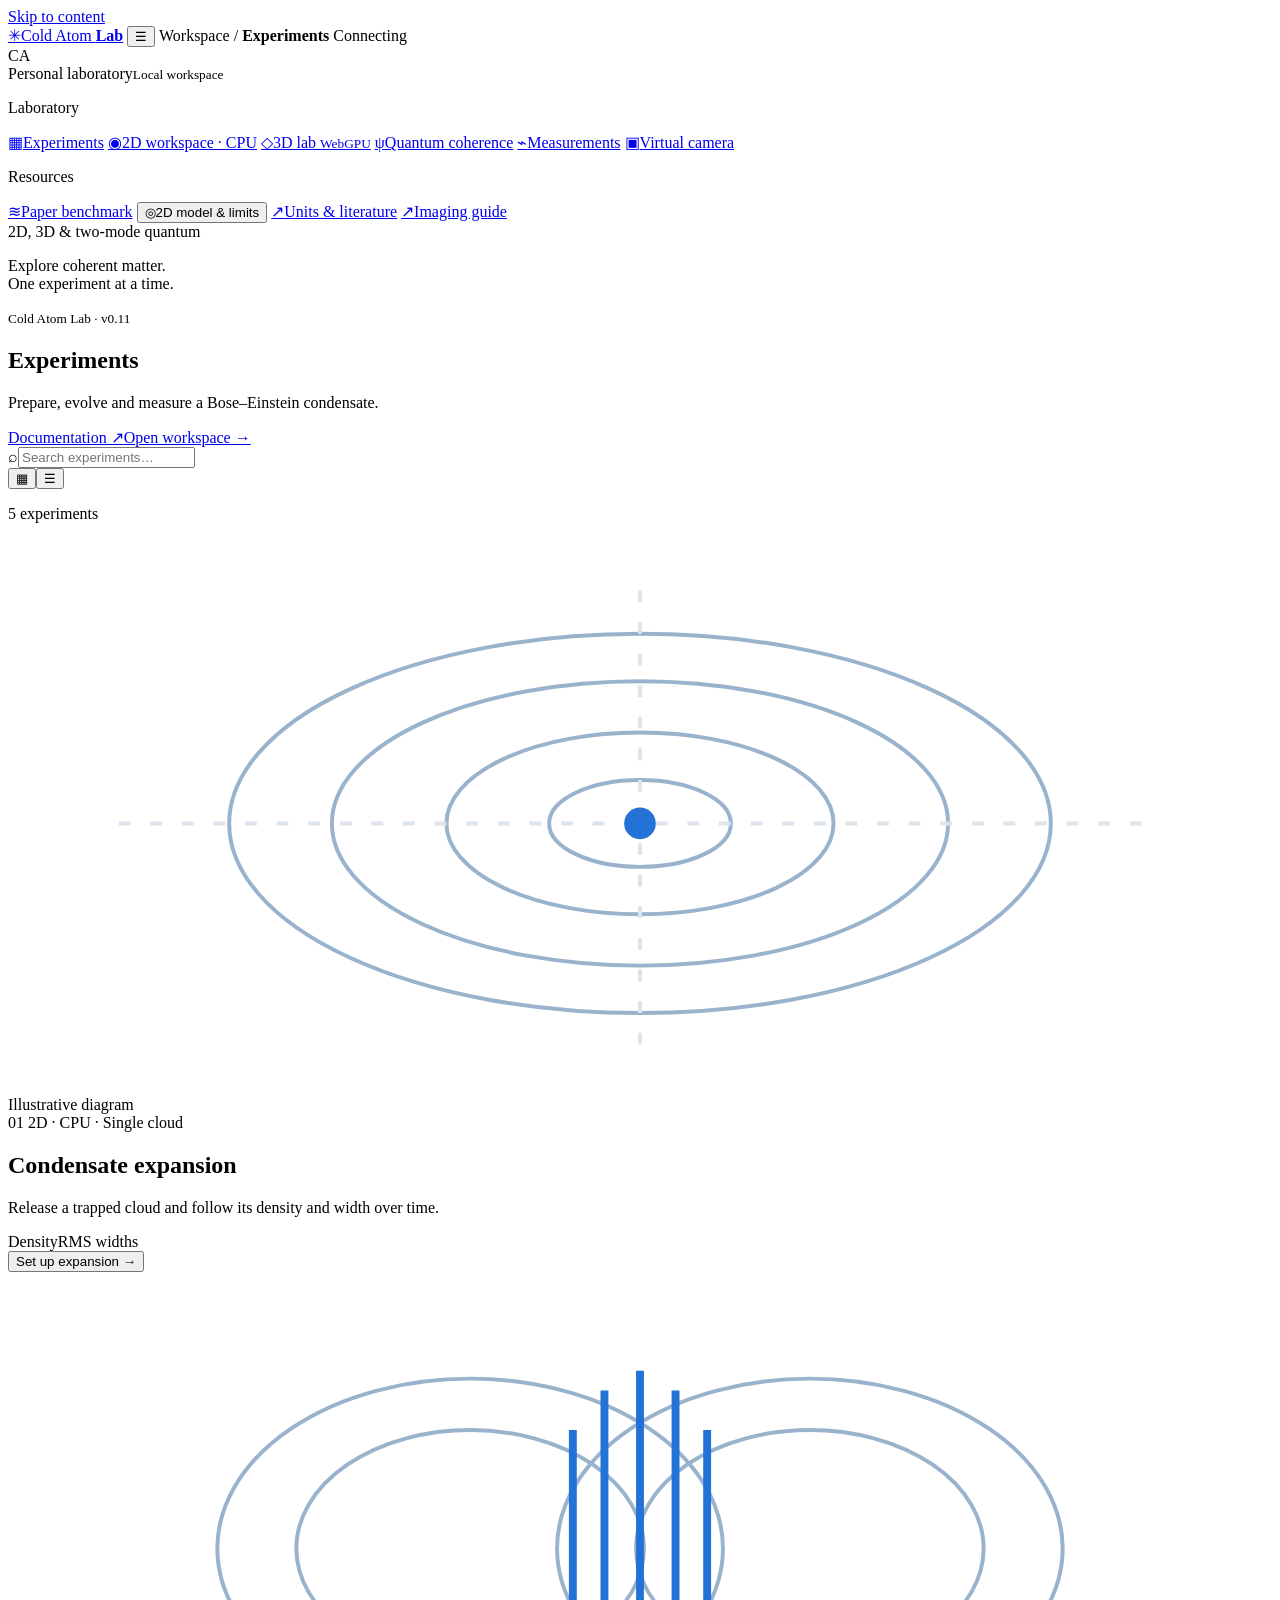
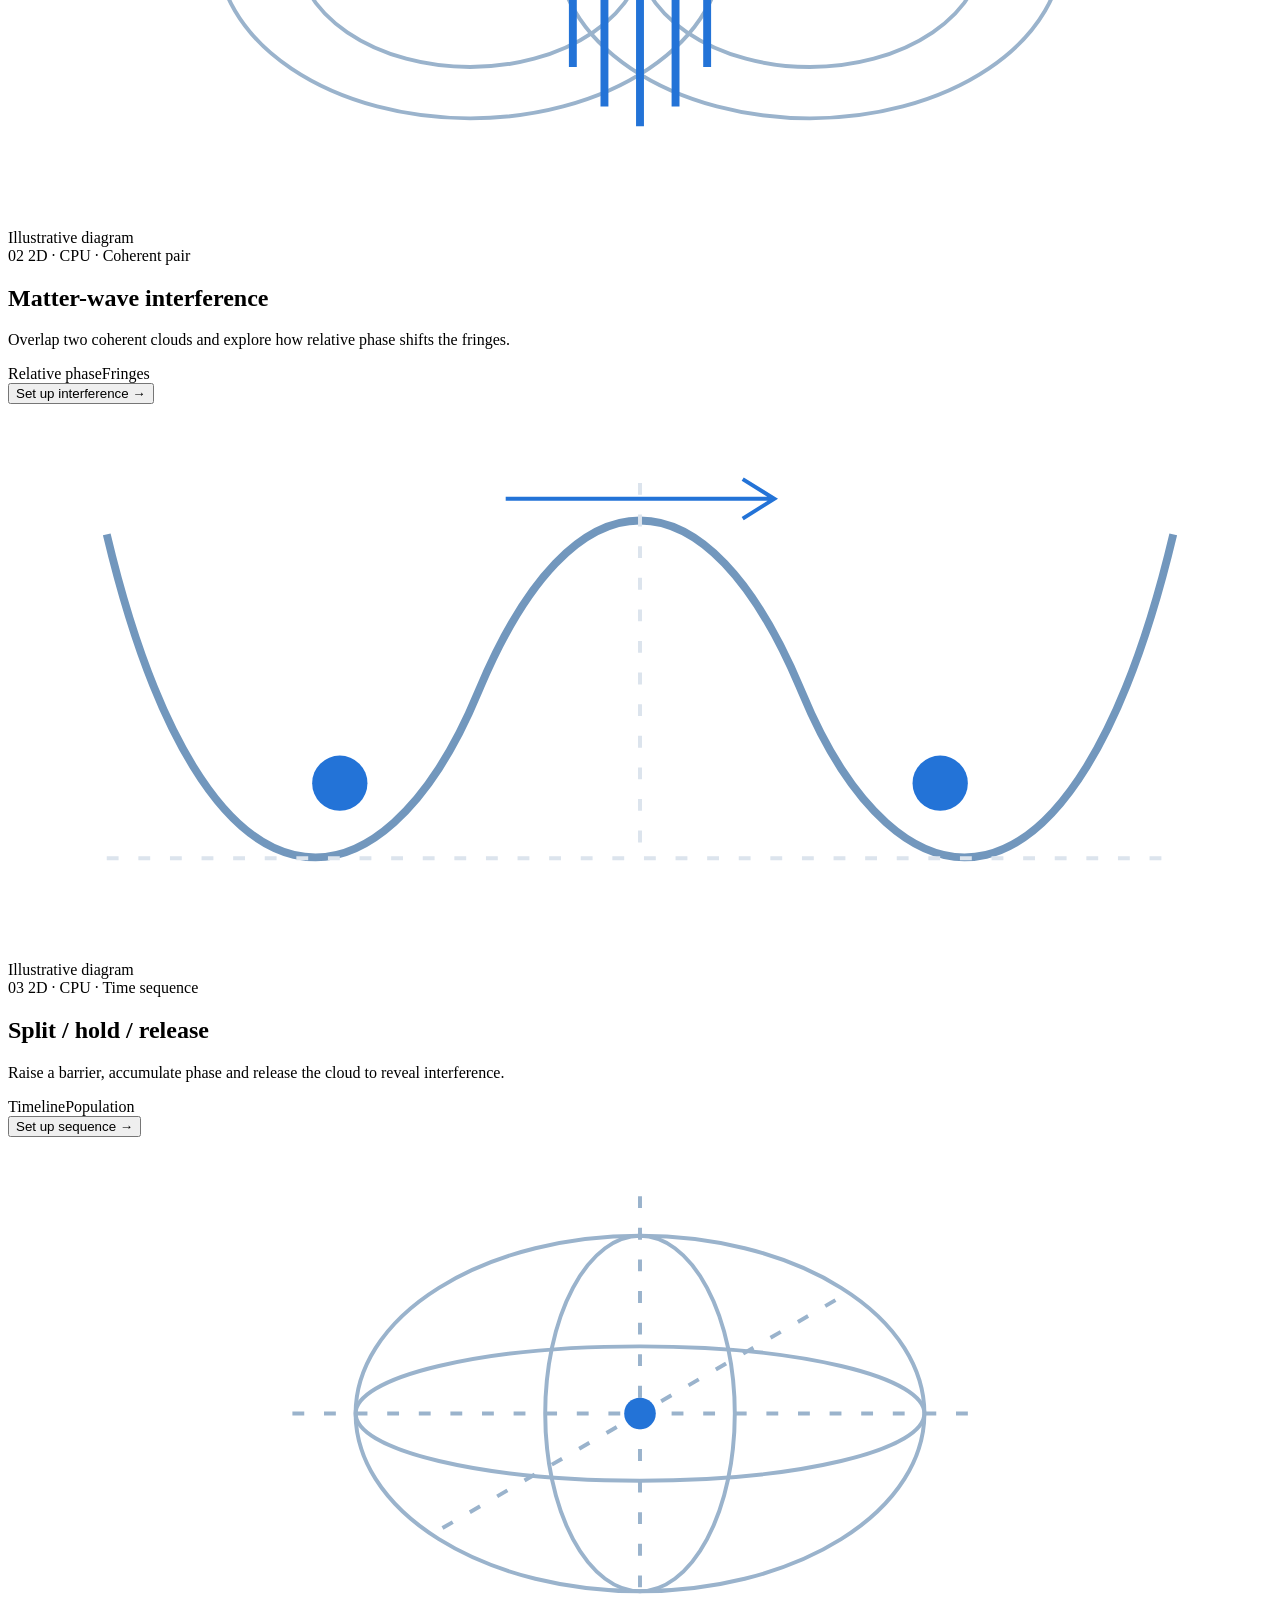
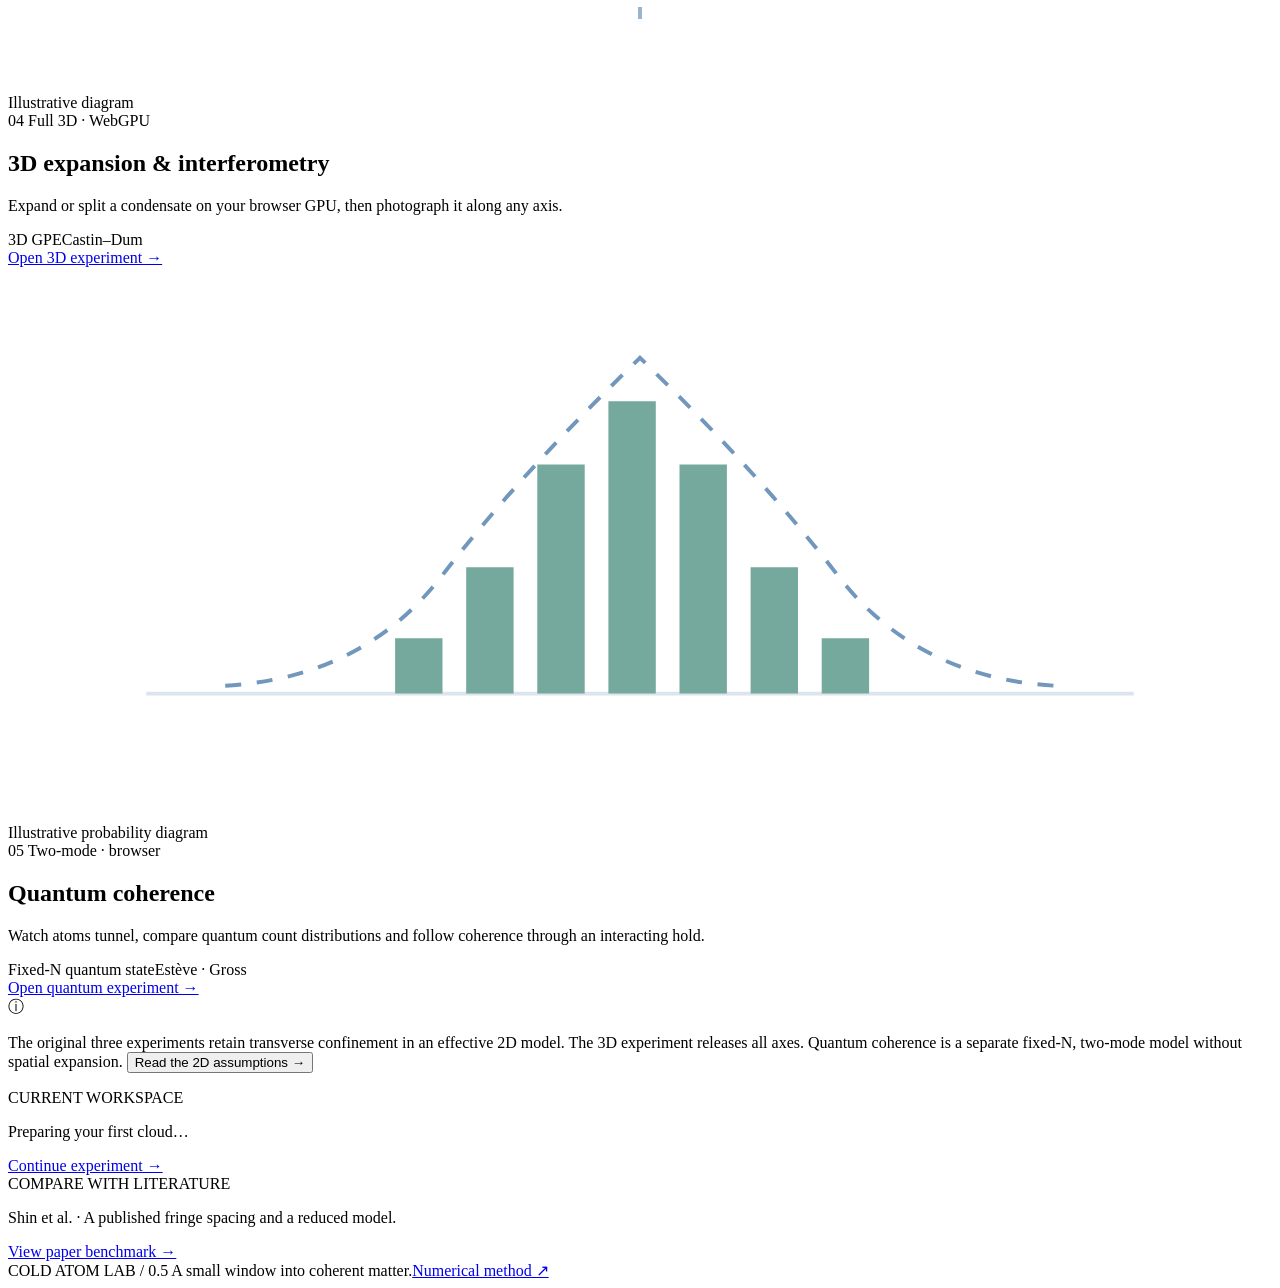
==== commit 559c6640: "Add preparation ensembles with independent coherence verification" ====
--- a/coldatomlab/web/index.html
+++ b/coldatomlab/web/index.html
@@ -24,6 +24,7 @@
     <script src="/scan3d-ui.js" defer></script>
     <script src="/lab3d.js" defer></script>
     <script src="/dashboard.js" defer></script>
+    <script src="/quantum-host.js" defer></script>
   </head>
   <body class="weblab">
     <a class="skip-link" href="#main-content">Skip to content</a>
@@ -40,7 +41,7 @@
         <a href="#experiments" data-route="experiments"><span aria-hidden="true">▦</span>Experiments</a>
         <a href="#workspace" data-route="workspace"><span aria-hidden="true">◉</span>2D workspace · CPU</a>
         <a href="#lab3d" data-route="lab3d"><span aria-hidden="true">◇</span>3D lab <small>WebGPU</small></a>
-        <a href="quantum.html"><span aria-hidden="true">ψ</span>Quantum coherence</a>
+        <a href="#quantum" data-route="quantum"><span aria-hidden="true">ψ</span>Quantum coherence</a>
         <a href="#measurements" data-route="measurements"><span aria-hidden="true">⌁</span>Measurements</a>
         <a href="#camera-lab" data-route="camera-lab"><span aria-hidden="true">▣</span>Virtual camera</a>
       </nav>
@@ -51,7 +52,7 @@
         <a href="/physical-units" target="_blank" rel="noopener"><span aria-hidden="true">↗</span>Units & literature</a>
         <a href="/imaging" target="_blank" rel="noopener"><span aria-hidden="true">↗</span>Imaging guide</a>
       </nav>
-      <div class="sidebar-bottom"><span class="model-pill">2D, 3D & two-mode quantum</span><p>Explore coherent matter.<br>One experiment at a time.</p><small>Cold Atom Lab · v0.10</small></div>
+      <div class="sidebar-bottom"><span class="model-pill">2D, 3D & two-mode quantum</span><p>Explore coherent matter.<br>One experiment at a time.</p><small>Cold Atom Lab · v0.11</small></div>
     </aside>
     <main id="main-content" tabindex="-1">
       <section id="experiment-library" aria-labelledby="library-title">
@@ -77,13 +78,16 @@
           </article>
           <article class="experiment-card" data-search="quantum two mode tunnelling number squeezing coherence phase diffusion bose hubbard">
             <div class="card-diagram" aria-hidden="true"><svg viewBox="0 0 320 140"><path d="M35 108h250" stroke="#dce4ed"/><g fill="#76a99d"><path d="M98 108V94h12v14zM116 108V76h12v32zM134 108V50h12v58zM152 108V34h12v74zM170 108V50h12v58zM188 108V76h12v32zM206 108V94h12v14z"/></g><path d="M55 106q35-2 55-28t50-55q30 29 50 55t55 28" fill="none" stroke="#7297bd" stroke-dasharray="4 4"/></svg><span>Illustrative probability diagram</span></div>
-            <div class="card-copy"><div class="card-category">05 <span>Two-mode · browser</span></div><h2>Quantum coherence</h2><p>Watch atoms tunnel, compare quantum count distributions and follow coherence through an interacting hold.</p><div class="card-tags"><span>Fixed-N quantum state</span><span>Estève · Gross</span></div><a class="open-experiment-link" href="quantum.html">Open quantum experiment →</a></div>
+            <div class="card-copy"><div class="card-category">05 <span>Two-mode · browser</span></div><h2>Quantum coherence</h2><p>Watch atoms tunnel, compare quantum count distributions and follow coherence through an interacting hold.</p><div class="card-tags"><span>Fixed-N quantum state</span><span>Estève · Gross</span></div><a class="open-experiment-link" href="#quantum">Open quantum experiment →</a></div>
           </article>
         </div>
         <div id="library-empty" hidden><h2>No matching experiments</h2><p>Try “phase”, “expansion” or “barrier”.</p><button id="clear-search">Clear search</button></div>
         <div class="library-note"><span aria-hidden="true">ⓘ</span><p>The original three experiments retain transverse confinement in an effective 2D model. The 3D experiment releases all axes. Quantum coherence is a separate fixed-N, two-mode model without spatial expansion. <button id="library-model">Read the 2D assumptions →</button></p></div>
         <div class="library-session"><div><span class="eyebrow">CURRENT WORKSPACE</span><p id="library-session-status">Preparing your first cloud…</p></div><a href="#workspace">Continue experiment →</a></div>
         <div class="library-session"><div><span class="eyebrow">COMPARE WITH LITERATURE</span><p>Shin et al. · A published fringe spacing and a reduced model.</p></div><a href="#benchmark">View paper benchmark →</a></div>
+      </section>
+      <section id="quantum-page" aria-label="Quantum coherence" hidden>
+        <iframe id="quantum-frame" title="Quantum coherence experiment" style="width:100%;min-height:900px;border:0;display:block"></iframe>
       </section>
       <section id="lab3d-page" aria-labelledby="lab3d-title" hidden>
         <div class="library-heading"><div><p class="eyebrow">EXPERIMENT 04 / THREE DIMENSIONS</p><h1 id="lab3d-title">Matter waves in three dimensions.</h1><p>Prepare, split and release a condensate. Measure its expansion and interference.</p></div><a class="button-link" href="/model3d" target="_blank" rel="noopener">3D model & papers ↗</a></div>
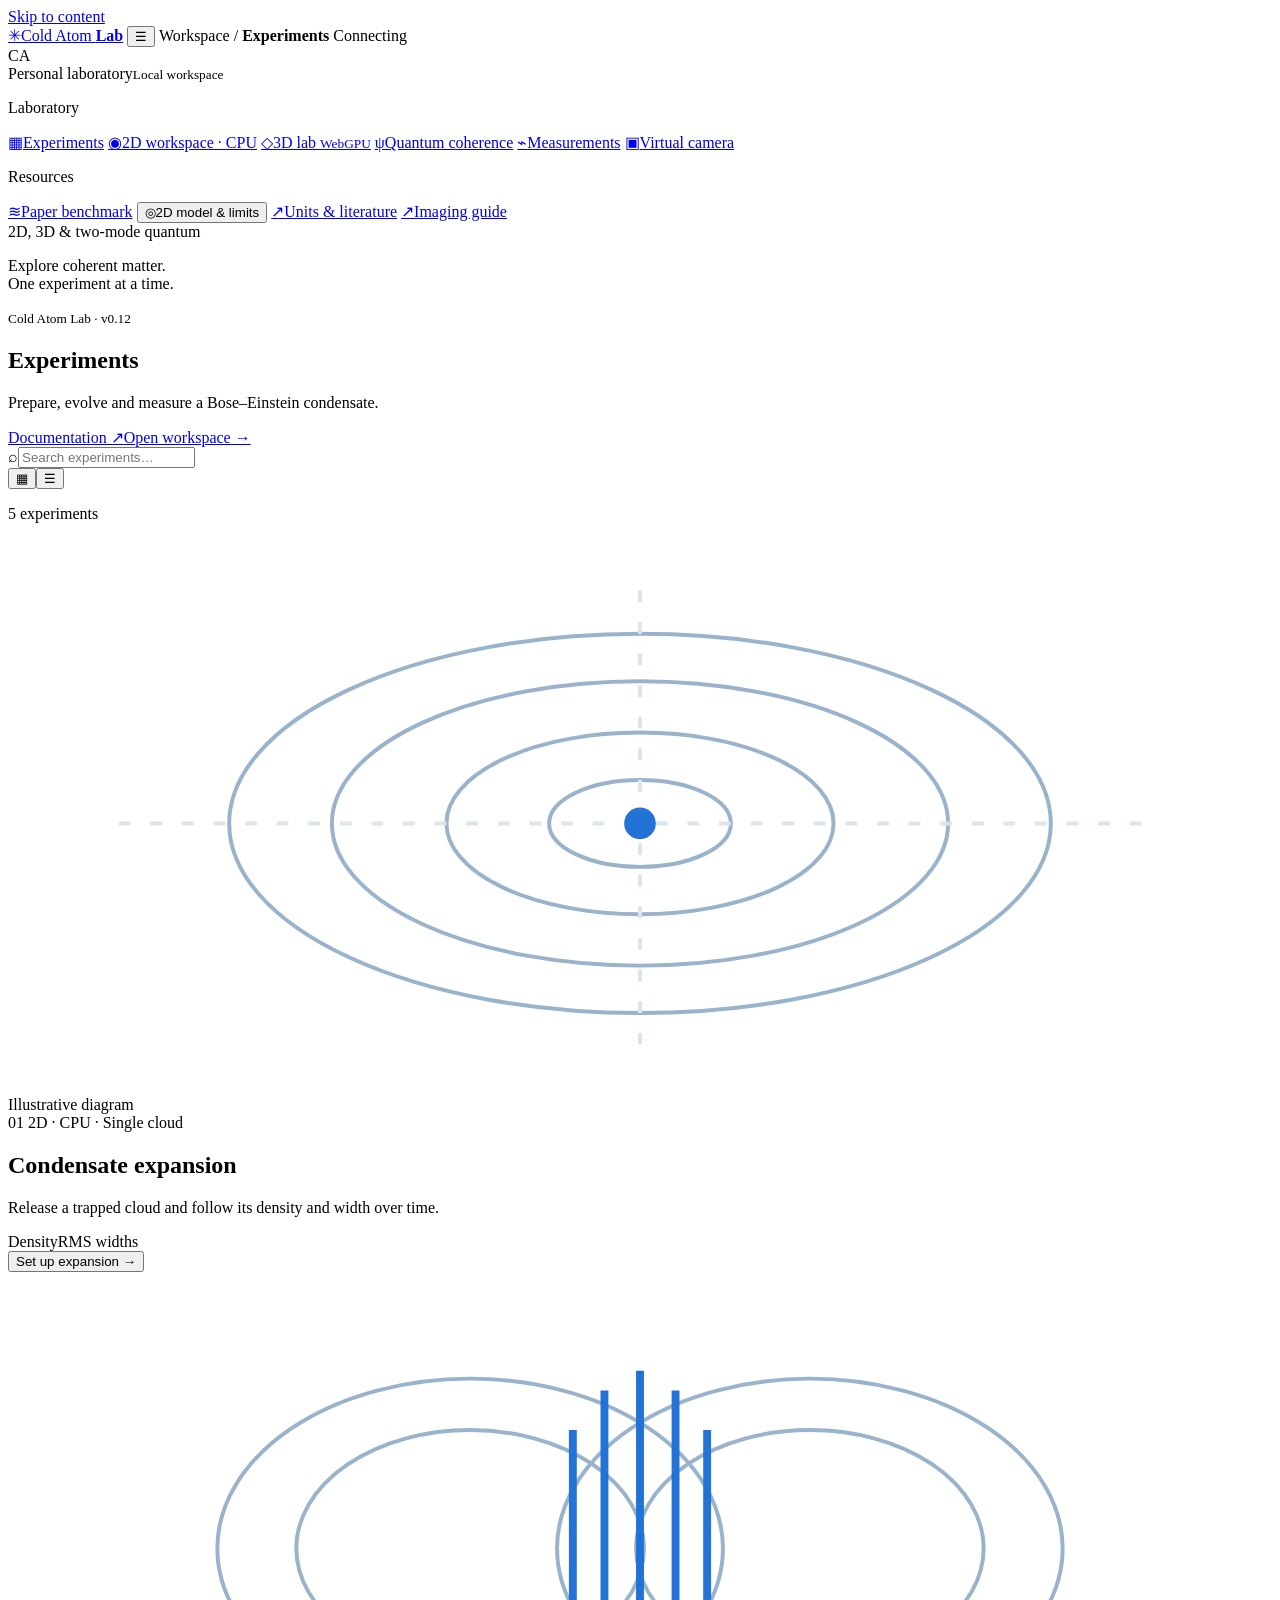
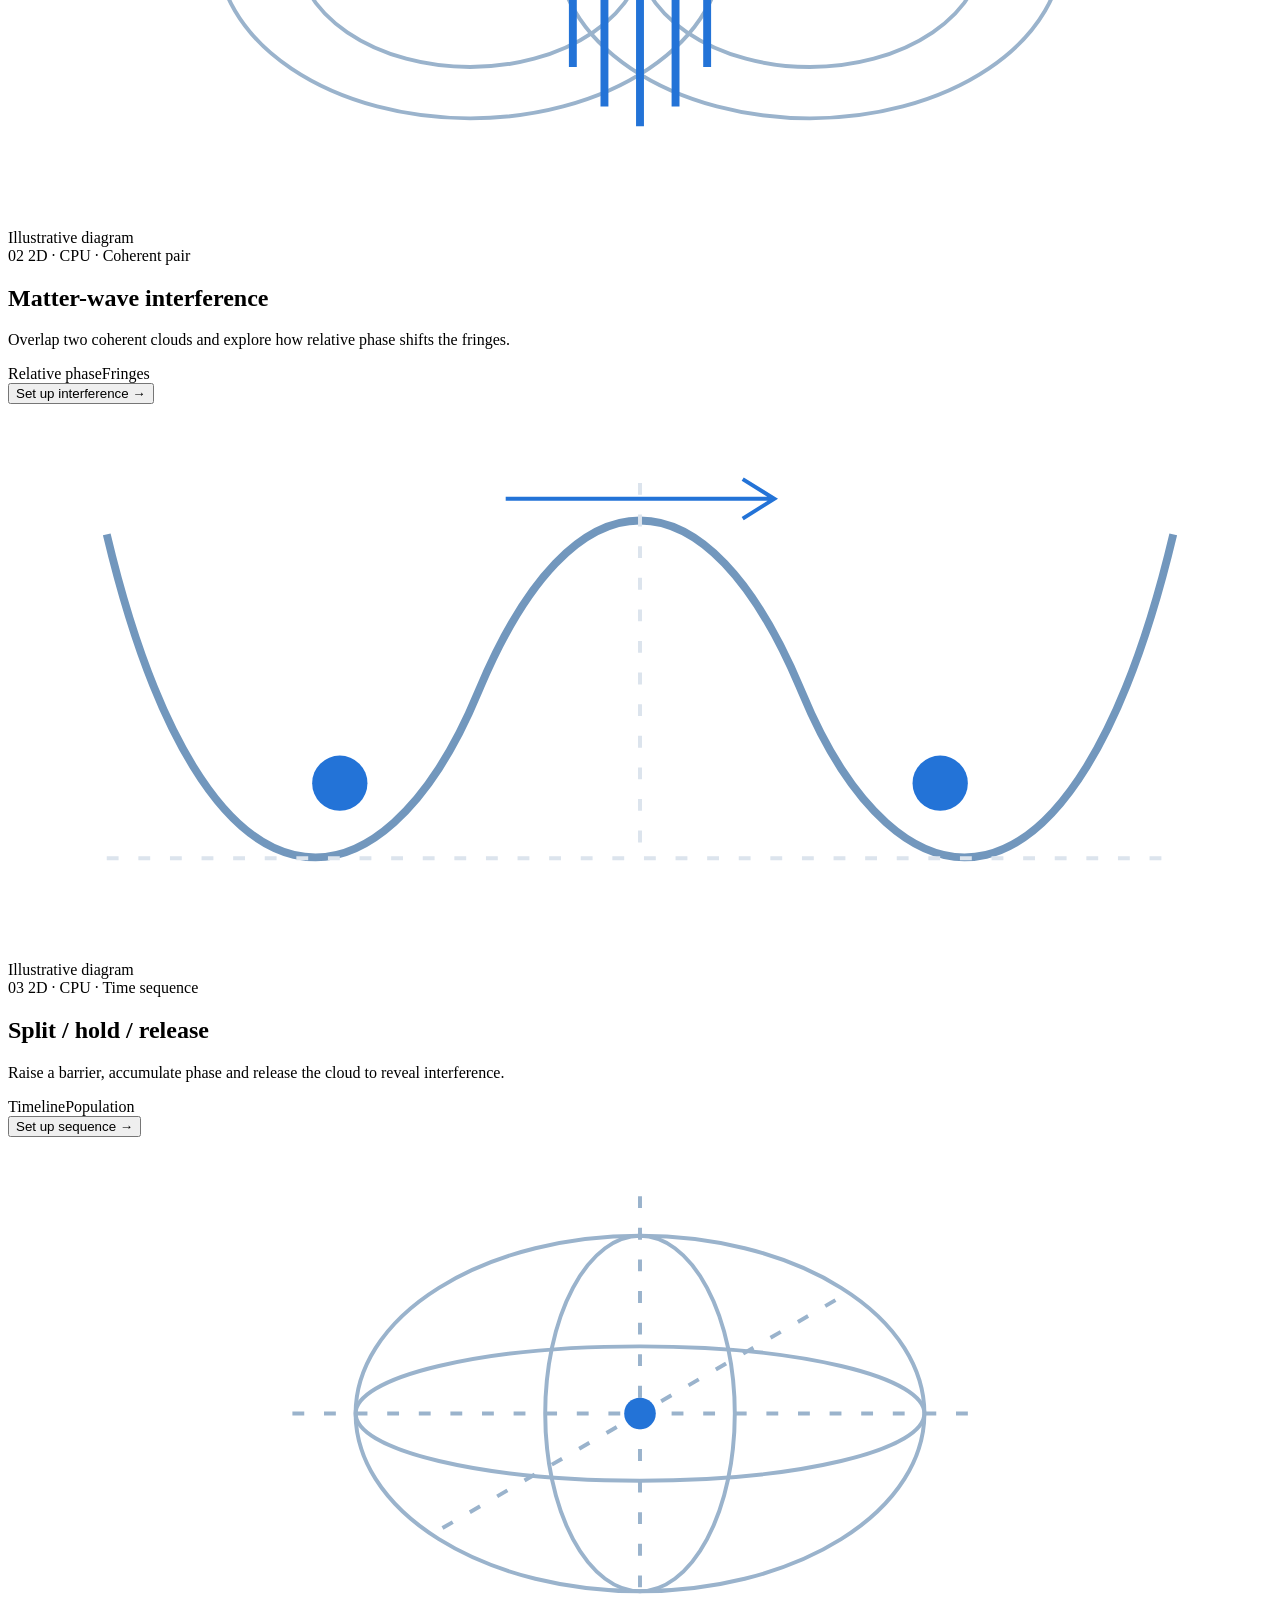
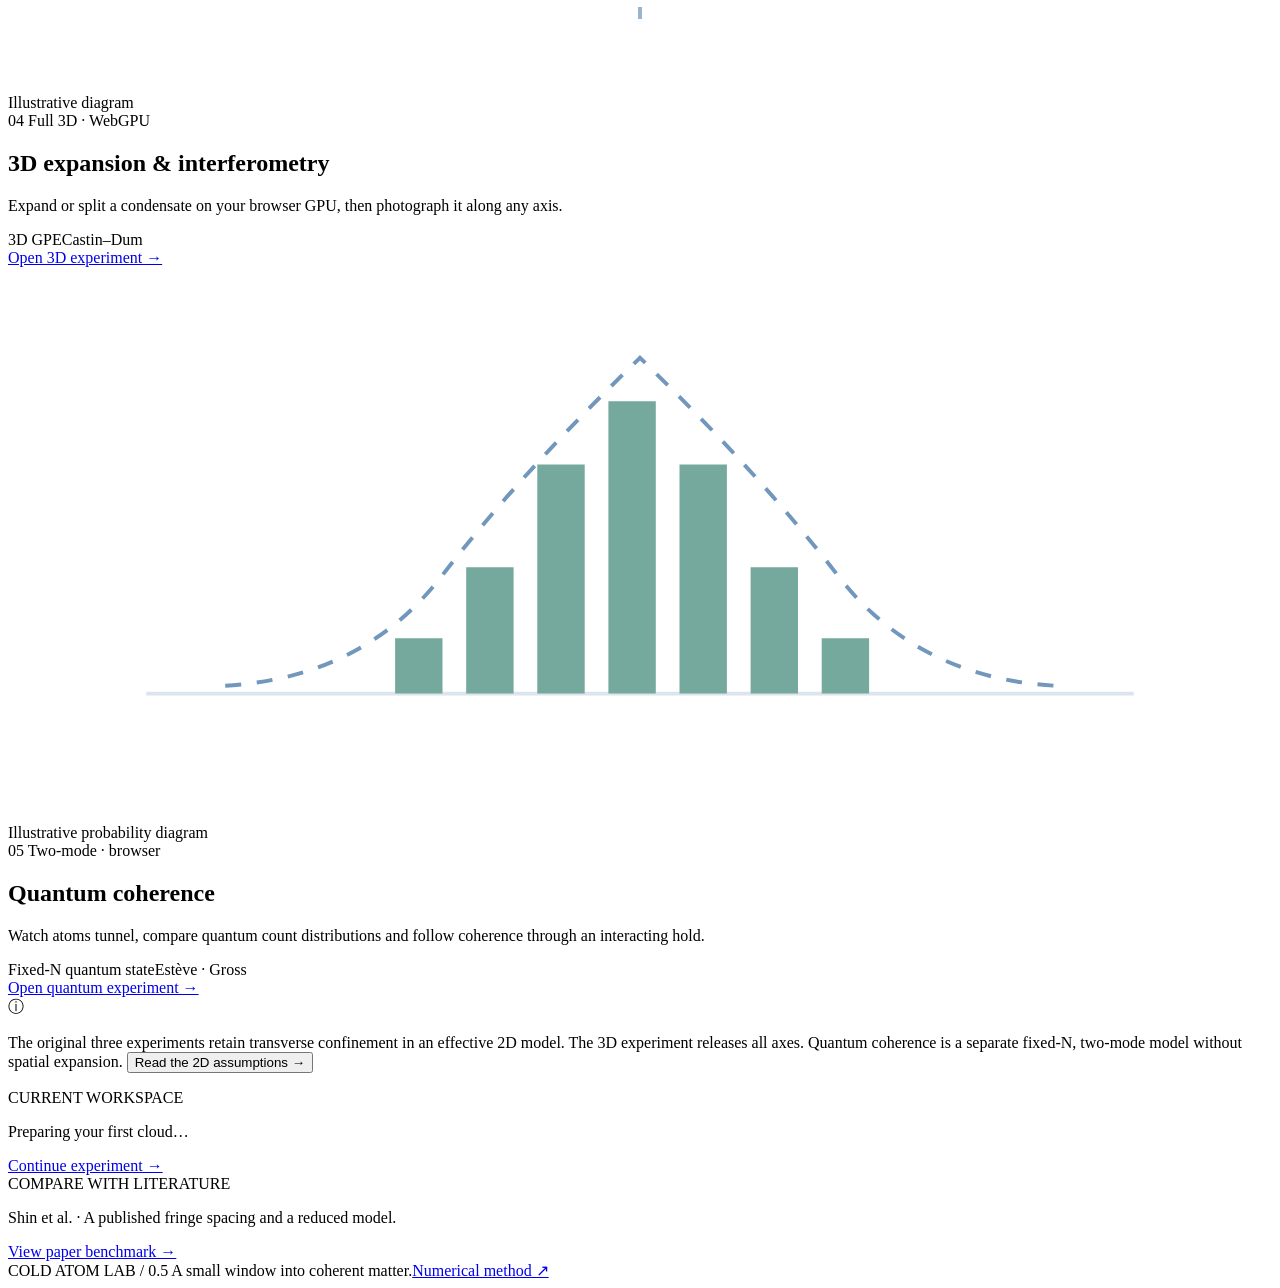
==== commit 77ad5a2b: "Add paired spin echo experiment with exact mode swap and replay" ====
--- a/coldatomlab/web/index.html
+++ b/coldatomlab/web/index.html
@@ -52,7 +52,7 @@
         <a href="/physical-units" target="_blank" rel="noopener"><span aria-hidden="true">↗</span>Units & literature</a>
         <a href="/imaging" target="_blank" rel="noopener"><span aria-hidden="true">↗</span>Imaging guide</a>
       </nav>
-      <div class="sidebar-bottom"><span class="model-pill">2D, 3D & two-mode quantum</span><p>Explore coherent matter.<br>One experiment at a time.</p><small>Cold Atom Lab · v0.11</small></div>
+      <div class="sidebar-bottom"><span class="model-pill">2D, 3D & two-mode quantum</span><p>Explore coherent matter.<br>One experiment at a time.</p><small>Cold Atom Lab · v0.12</small></div>
     </aside>
     <main id="main-content" tabindex="-1">
       <section id="experiment-library" aria-labelledby="library-title">
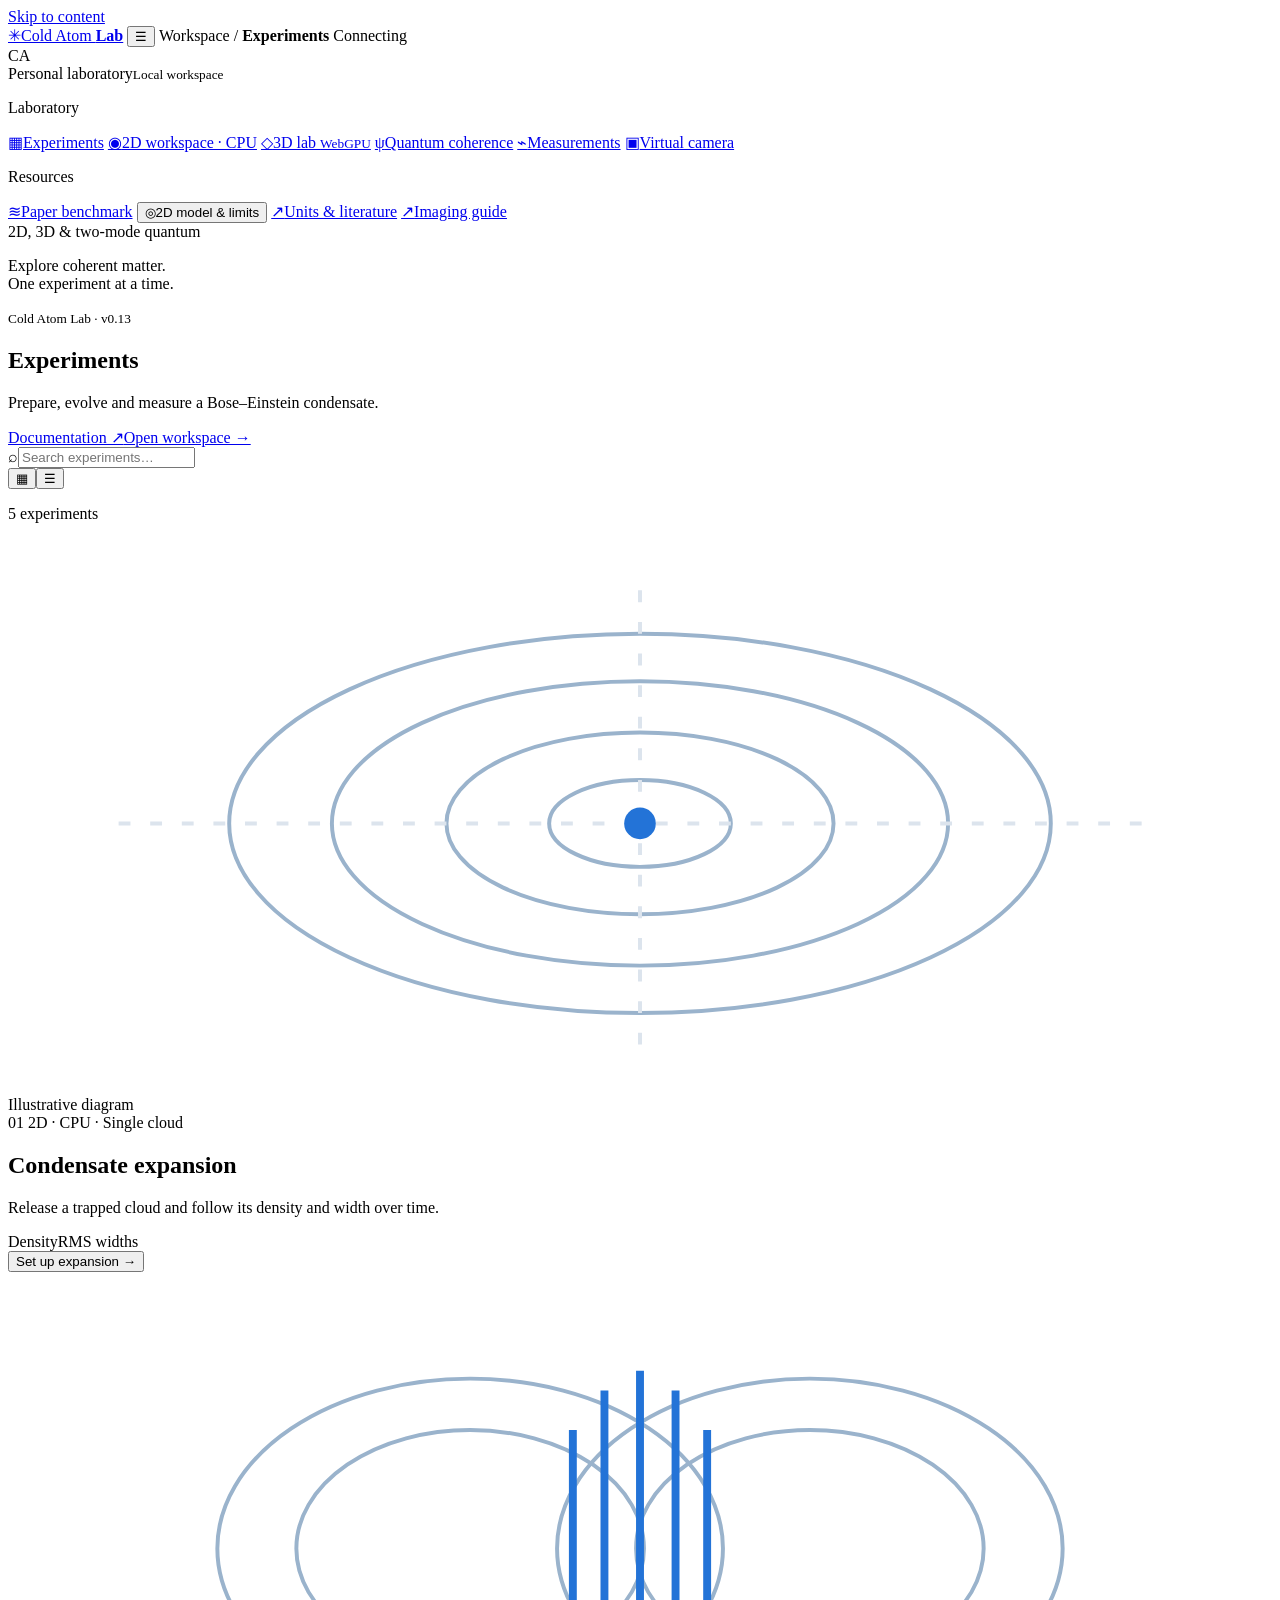
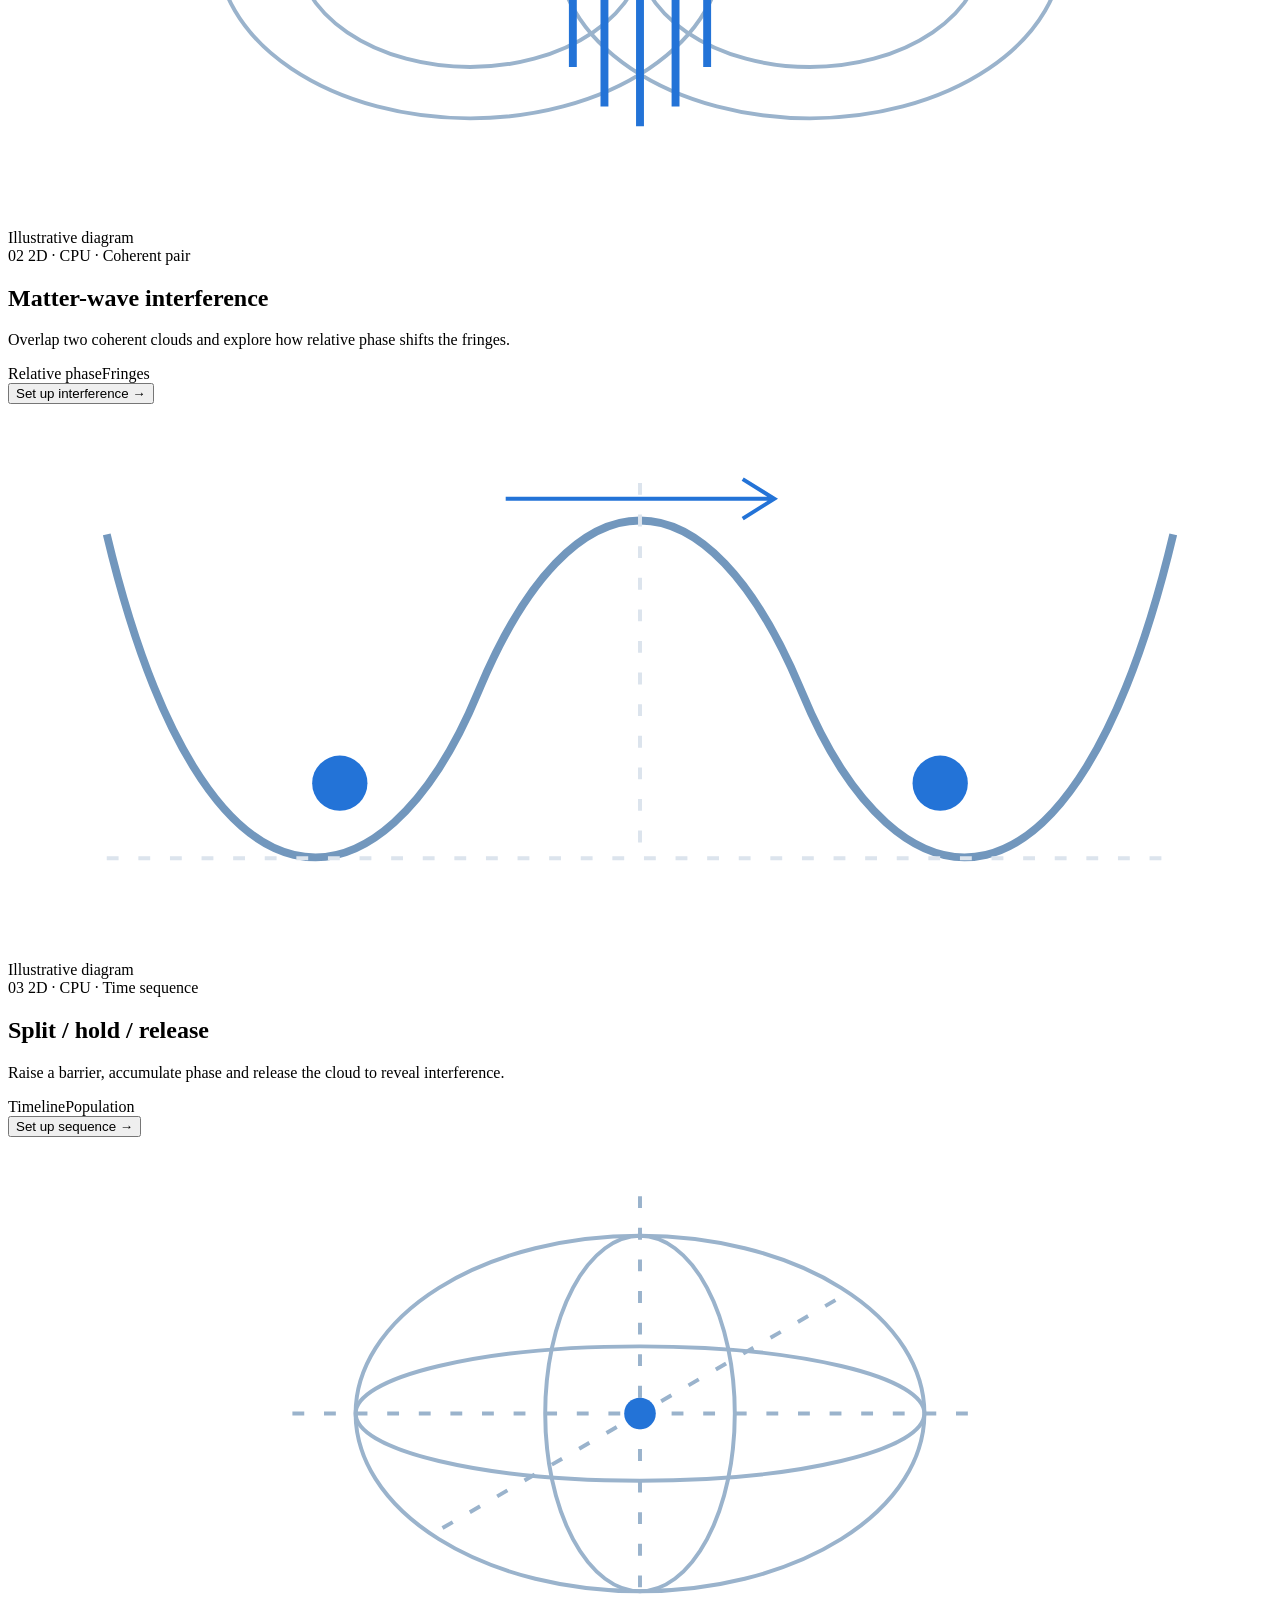
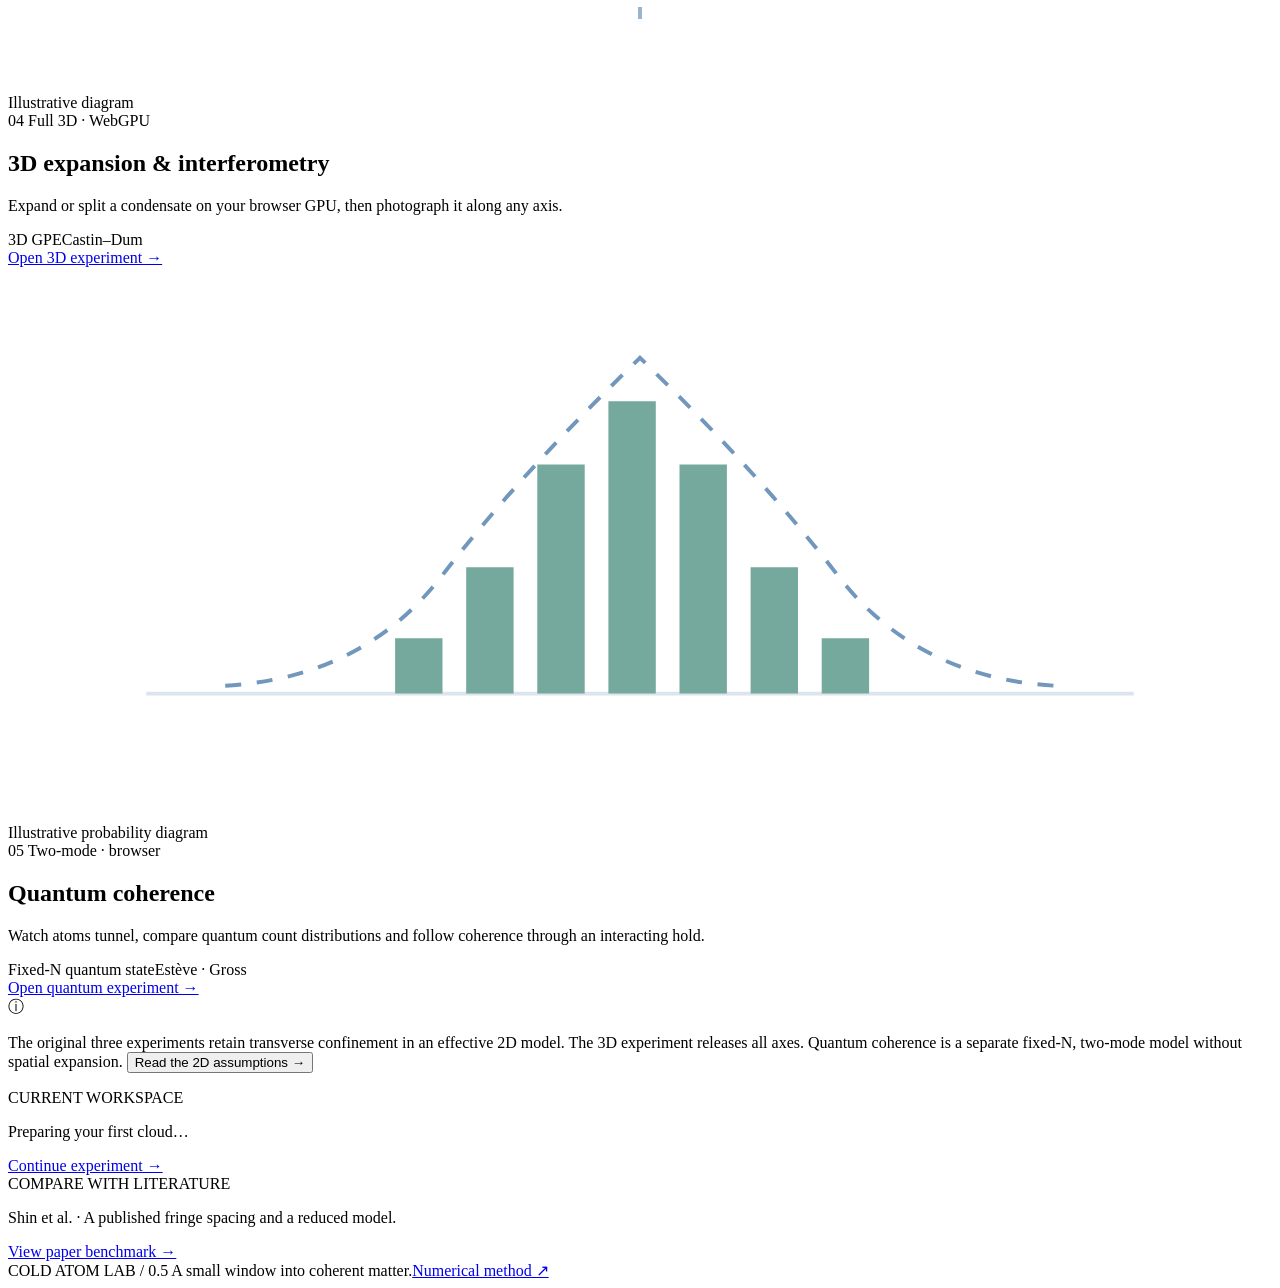
==== commit 6d78b90f: "Model finite tunnelling pulses with paired timing and independent replay" ====
--- a/coldatomlab/web/index.html
+++ b/coldatomlab/web/index.html
@@ -52,7 +52,7 @@
         <a href="/physical-units" target="_blank" rel="noopener"><span aria-hidden="true">↗</span>Units & literature</a>
         <a href="/imaging" target="_blank" rel="noopener"><span aria-hidden="true">↗</span>Imaging guide</a>
       </nav>
-      <div class="sidebar-bottom"><span class="model-pill">2D, 3D & two-mode quantum</span><p>Explore coherent matter.<br>One experiment at a time.</p><small>Cold Atom Lab · v0.12</small></div>
+      <div class="sidebar-bottom"><span class="model-pill">2D, 3D & two-mode quantum</span><p>Explore coherent matter.<br>One experiment at a time.</p><small>Cold Atom Lab · v0.13</small></div>
     </aside>
     <main id="main-content" tabindex="-1">
       <section id="experiment-library" aria-labelledby="library-title">
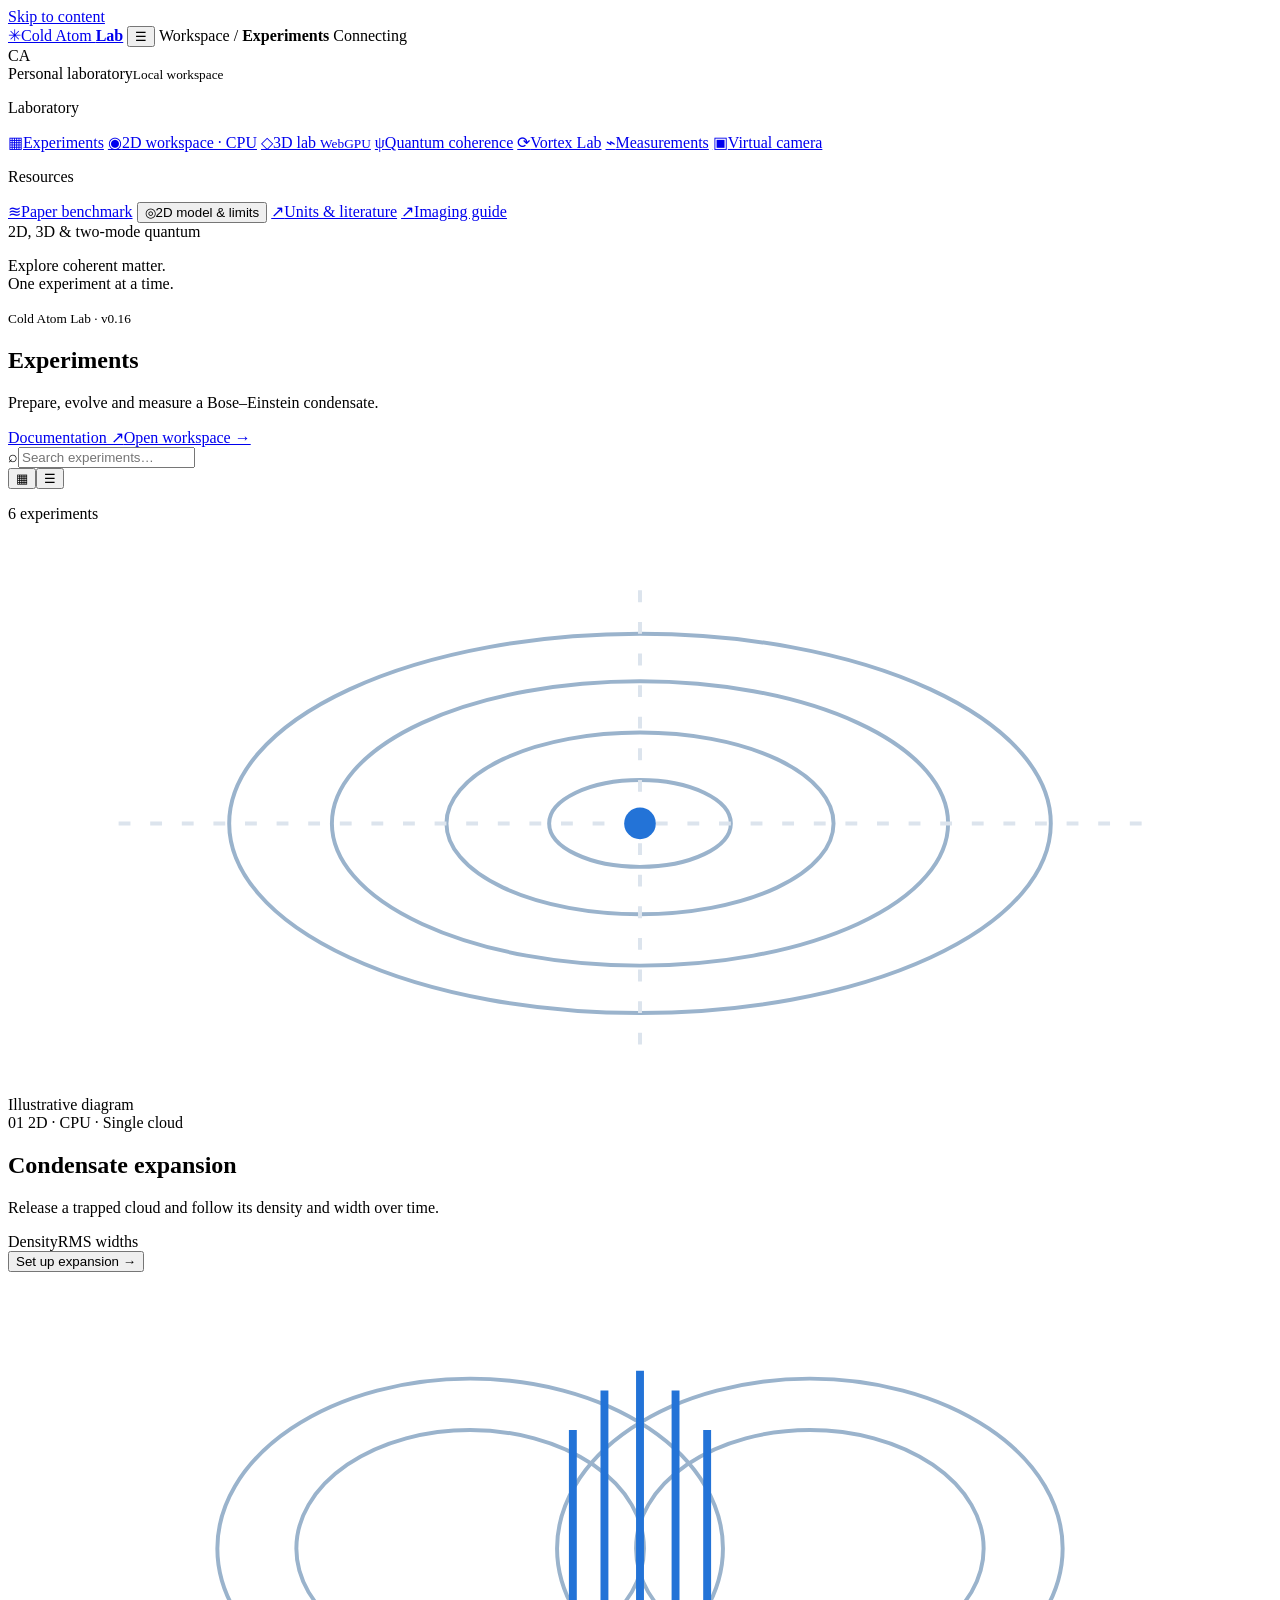
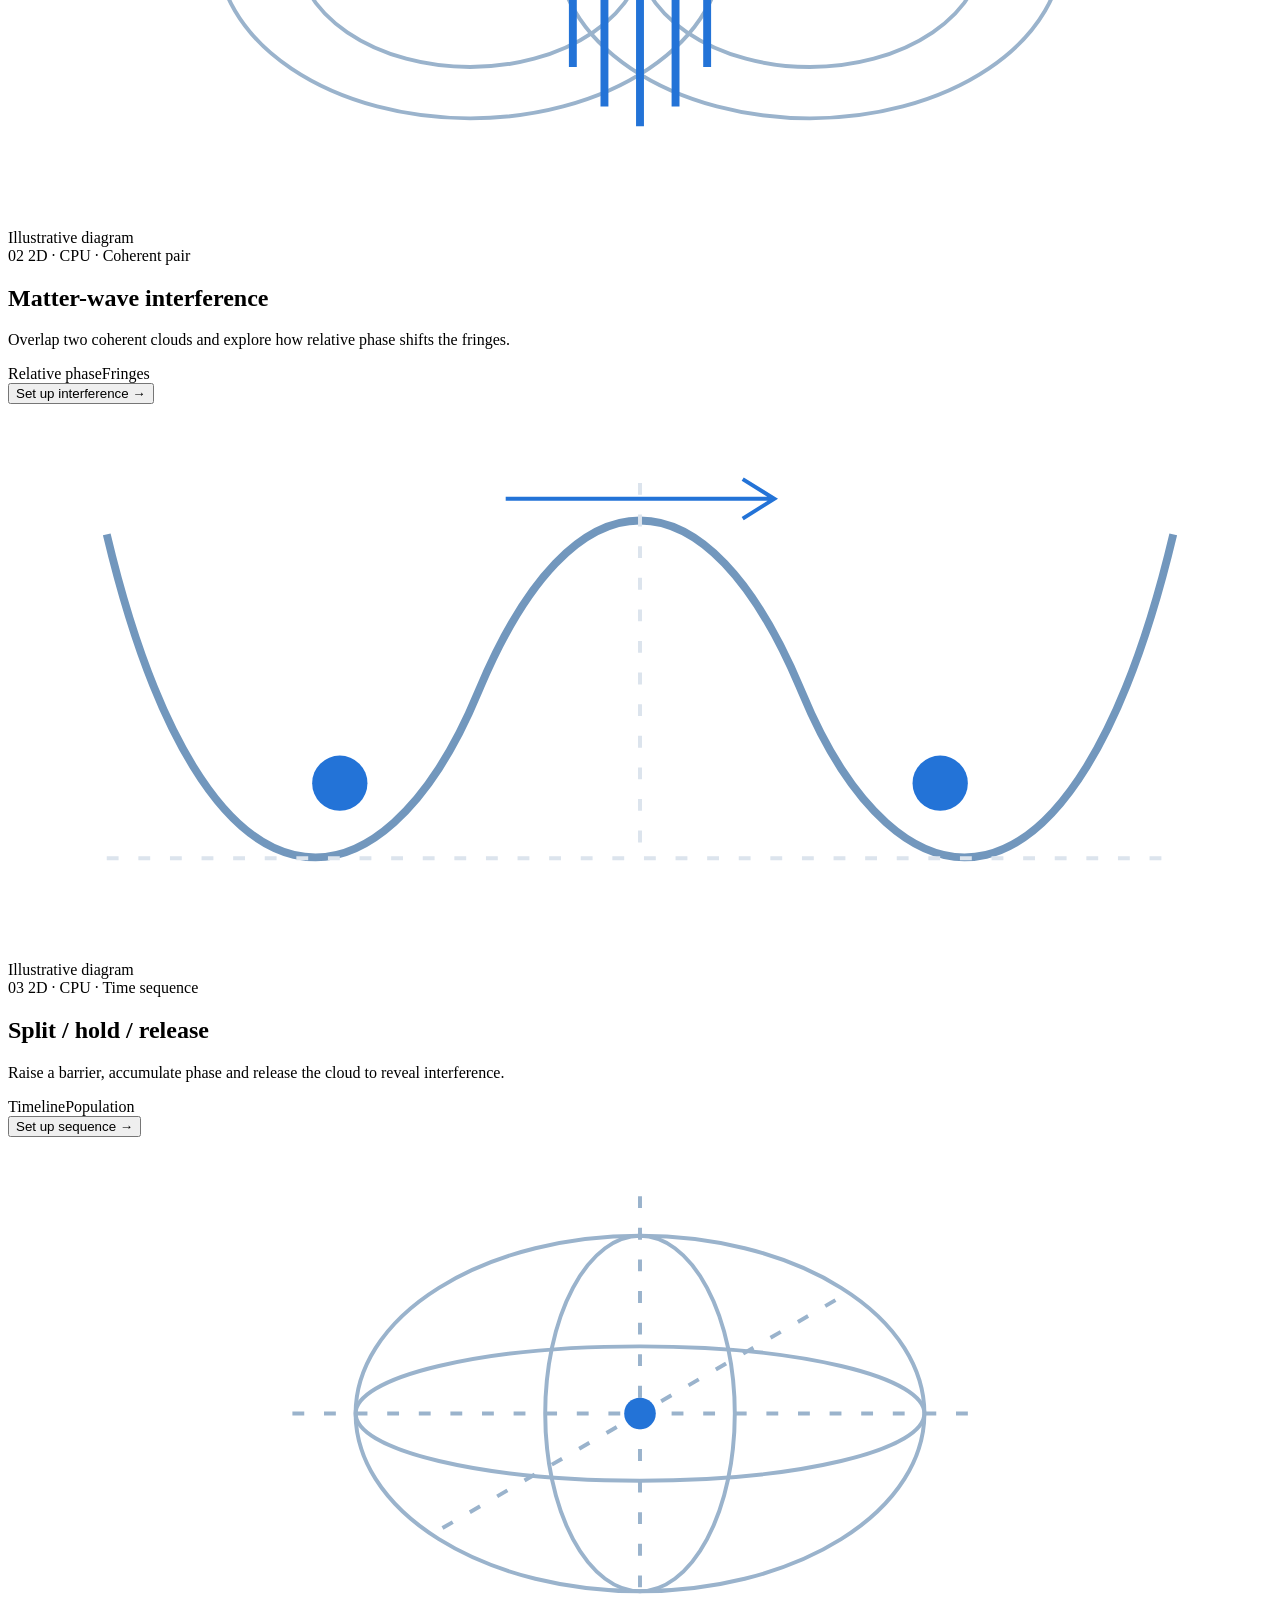
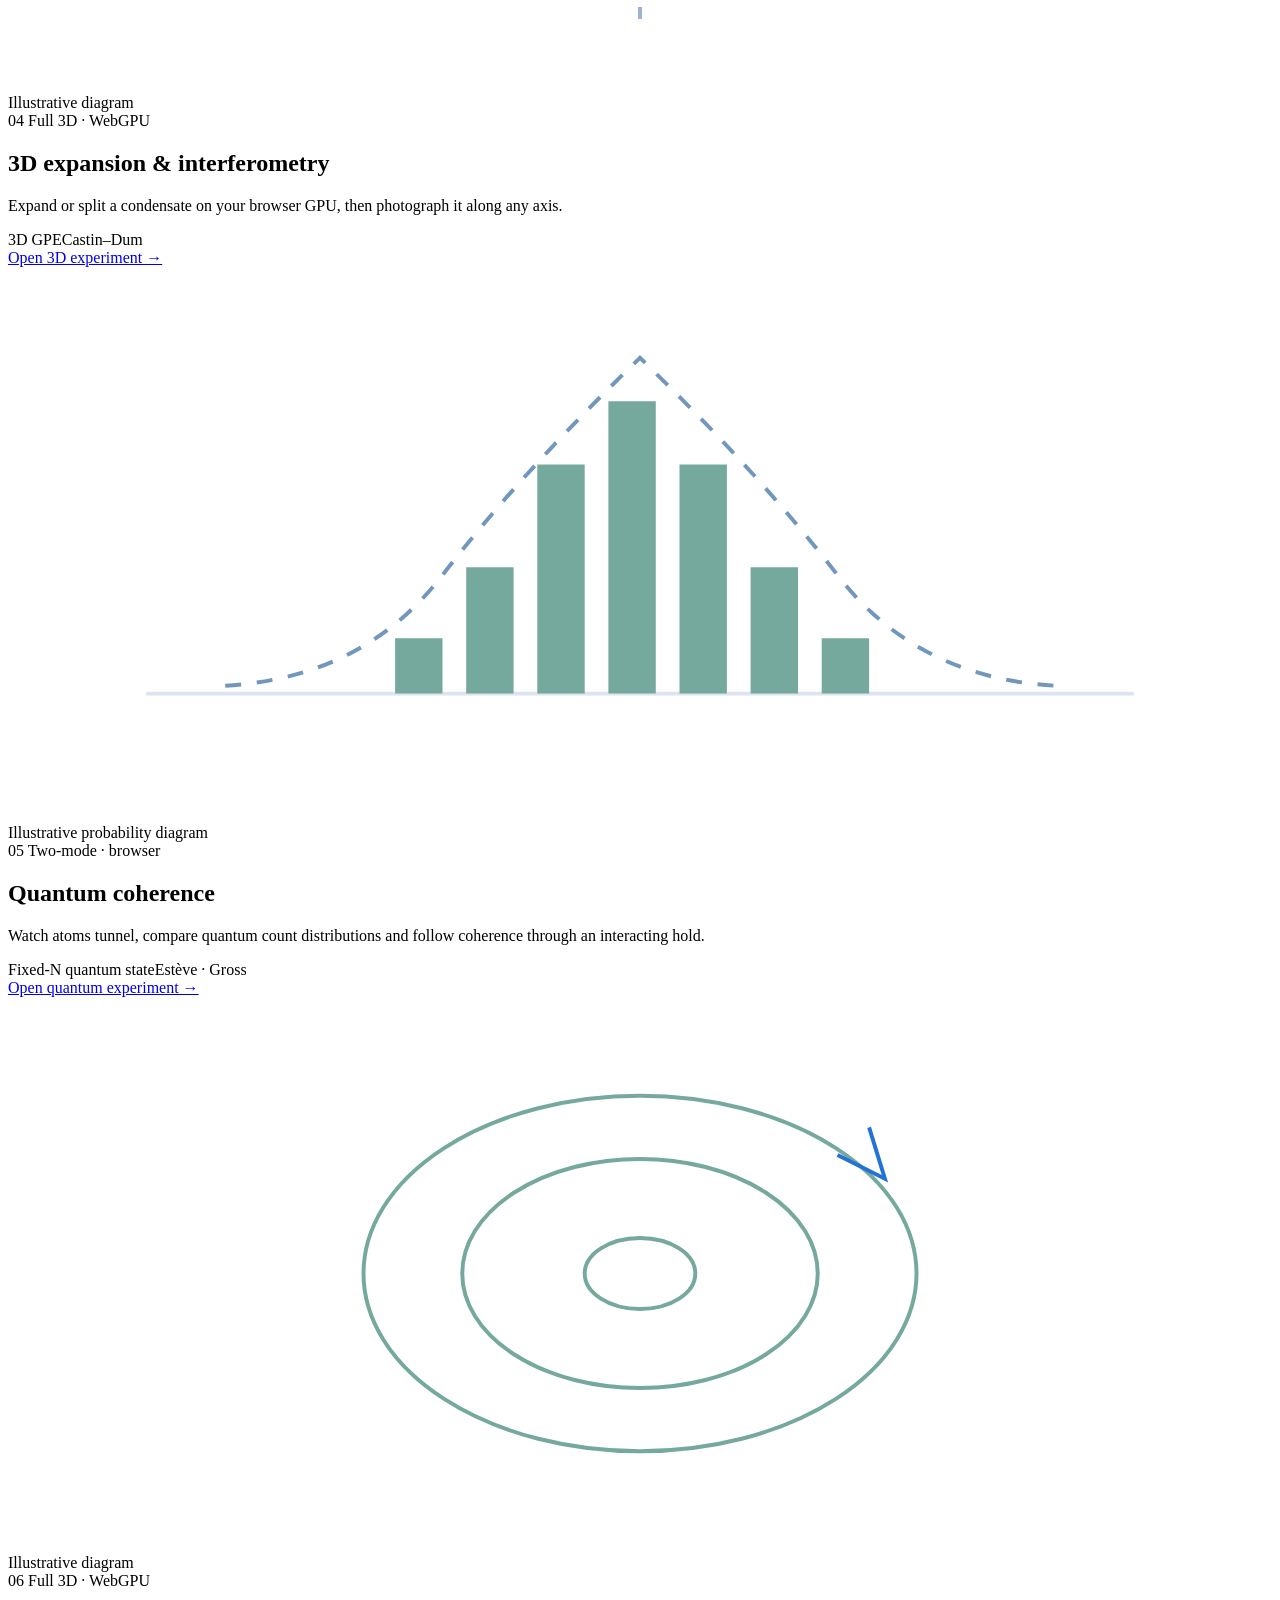
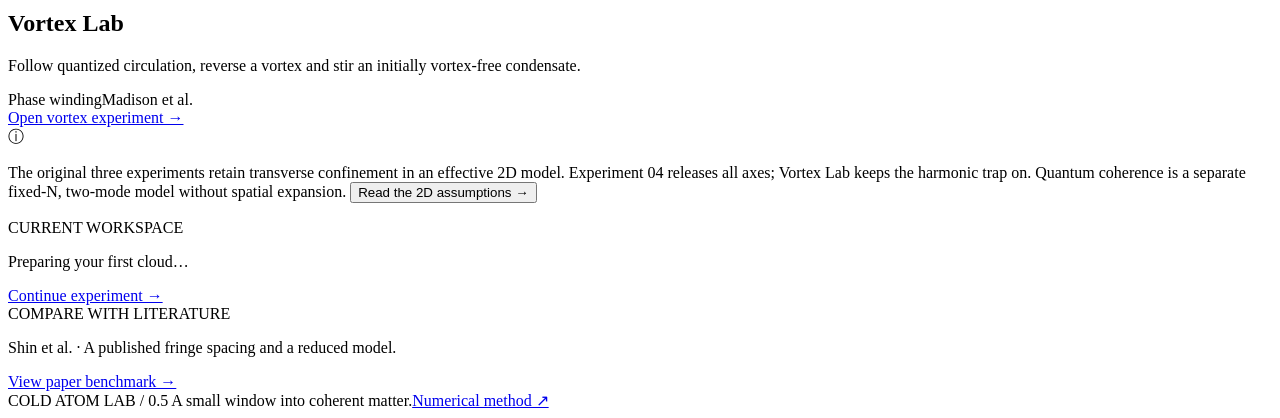
==== commit 862ba4f4: "Add full 3D WebGPU vortex and stirring lab" ====
--- a/coldatomlab/web/index.html
+++ b/coldatomlab/web/index.html
@@ -24,7 +24,7 @@
     <script src="/scan3d-ui.js" defer></script>
     <script src="/lab3d.js" defer></script>
     <script src="/dashboard.js" defer></script>
-    <script src="/quantum-host.js" defer></script>
+    <script src="/quantum-host.js" defer></script><script src="/vortex-host.js" defer></script>
   </head>
   <body class="weblab">
     <a class="skip-link" href="#main-content">Skip to content</a>
@@ -42,6 +42,7 @@
         <a href="#workspace" data-route="workspace"><span aria-hidden="true">◉</span>2D workspace · CPU</a>
         <a href="#lab3d" data-route="lab3d"><span aria-hidden="true">◇</span>3D lab <small>WebGPU</small></a>
         <a href="#quantum" data-route="quantum"><span aria-hidden="true">ψ</span>Quantum coherence</a>
+        <a href="#vortex" data-route="vortex"><span aria-hidden="true">⟳</span>Vortex Lab</a>
         <a href="#measurements" data-route="measurements"><span aria-hidden="true">⌁</span>Measurements</a>
         <a href="#camera-lab" data-route="camera-lab"><span aria-hidden="true">▣</span>Virtual camera</a>
       </nav>
@@ -52,13 +53,13 @@
         <a href="/physical-units" target="_blank" rel="noopener"><span aria-hidden="true">↗</span>Units & literature</a>
         <a href="/imaging" target="_blank" rel="noopener"><span aria-hidden="true">↗</span>Imaging guide</a>
       </nav>
-      <div class="sidebar-bottom"><span class="model-pill">2D, 3D & two-mode quantum</span><p>Explore coherent matter.<br>One experiment at a time.</p><small>Cold Atom Lab · v0.13</small></div>
+      <div class="sidebar-bottom"><span class="model-pill">2D, 3D & two-mode quantum</span><p>Explore coherent matter.<br>One experiment at a time.</p><small>Cold Atom Lab · v0.16</small></div>
     </aside>
     <main id="main-content" tabindex="-1">
       <section id="experiment-library" aria-labelledby="library-title">
         <div class="library-heading"><div><h1 id="library-title">Experiments</h1><p>Prepare, evolve and measure a Bose–Einstein condensate.</p></div><div class="library-actions"><a class="button-link" href="/physical-units" target="_blank" rel="noopener">Documentation ↗</a><a class="button-link primary" href="#workspace">Open workspace →</a></div></div>
         <div class="library-toolbar"><label class="experiment-search"><span aria-hidden="true">⌕</span><input type="search" id="experiment-search" placeholder="Search experiments…" aria-label="Search experiments" /></label><div class="library-view" role="group" aria-label="Experiment layout"><button id="grid-layout" aria-label="Grid view" aria-pressed="true">▦</button><button id="list-layout" aria-label="List view" aria-pressed="false">☰</button></div></div>
-        <p class="library-count" id="library-count" aria-live="polite">5 experiments</p>
+        <p class="library-count" id="library-count" aria-live="polite">6 experiments</p>
         <div class="experiment-cards" id="experiment-cards">
           <article class="experiment-card" data-search="2d cpu condensate expansion single cloud trap release width">
             <div class="card-diagram" aria-hidden="true"><svg viewBox="0 0 320 140"><g fill="none" stroke="#9ab3cc"><ellipse cx="160" cy="72" rx="104" ry="48"/><ellipse cx="160" cy="72" rx="78" ry="36"/><ellipse cx="160" cy="72" rx="49" ry="23"/><ellipse cx="160" cy="72" rx="23" ry="11"/></g><path d="M28 72h264M160 13v118" stroke="#dce4ed" stroke-dasharray="3 5"/><circle cx="160" cy="72" r="4" fill="#2373d7"/></svg><span>Illustrative diagram</span></div>
@@ -79,14 +80,17 @@
           <article class="experiment-card" data-search="quantum two mode tunnelling number squeezing coherence phase diffusion bose hubbard">
             <div class="card-diagram" aria-hidden="true"><svg viewBox="0 0 320 140"><path d="M35 108h250" stroke="#dce4ed"/><g fill="#76a99d"><path d="M98 108V94h12v14zM116 108V76h12v32zM134 108V50h12v58zM152 108V34h12v74zM170 108V50h12v58zM188 108V76h12v32zM206 108V94h12v14z"/></g><path d="M55 106q35-2 55-28t50-55q30 29 50 55t55 28" fill="none" stroke="#7297bd" stroke-dasharray="4 4"/></svg><span>Illustrative probability diagram</span></div>
             <div class="card-copy"><div class="card-category">05 <span>Two-mode · browser</span></div><h2>Quantum coherence</h2><p>Watch atoms tunnel, compare quantum count distributions and follow coherence through an interacting hold.</p><div class="card-tags"><span>Fixed-N quantum state</span><span>Estève · Gross</span></div><a class="open-experiment-link" href="#quantum">Open quantum experiment →</a></div>
-          </article>
+          </article><article class="experiment-card" data-search="vortex vortices stirring phase winding circulation 3d webgpu madison">
+<div class="card-diagram" aria-hidden="true"><svg viewBox="0 0 320 140"><g fill="none" stroke="#76a99d"><ellipse cx="160" cy="70" rx="70" ry="45"/><ellipse cx="160" cy="70" rx="45" ry="29"/><ellipse cx="160" cy="70" rx="14" ry="9"/><path d="M210 40l12 6-4-13" stroke="#2373d7"/></g></svg><span>Illustrative diagram</span></div>
+<div class="card-copy"><div class="card-category">06 <span>Full 3D · WebGPU</span></div><h2>Vortex Lab</h2><p>Follow quantized circulation, reverse a vortex and stir an initially vortex-free condensate.</p><div class="card-tags"><span>Phase winding</span><span>Madison et al.</span></div><a class="open-experiment-link" href="#vortex">Open vortex experiment →</a></div></article>
         </div>
         <div id="library-empty" hidden><h2>No matching experiments</h2><p>Try “phase”, “expansion” or “barrier”.</p><button id="clear-search">Clear search</button></div>
-        <div class="library-note"><span aria-hidden="true">ⓘ</span><p>The original three experiments retain transverse confinement in an effective 2D model. The 3D experiment releases all axes. Quantum coherence is a separate fixed-N, two-mode model without spatial expansion. <button id="library-model">Read the 2D assumptions →</button></p></div>
+        <div class="library-note"><span aria-hidden="true">ⓘ</span><p>The original three experiments retain transverse confinement in an effective 2D model. Experiment 04 releases all axes; Vortex Lab keeps the harmonic trap on. Quantum coherence is a separate fixed-N, two-mode model without spatial expansion. <button id="library-model">Read the 2D assumptions →</button></p></div>
         <div class="library-session"><div><span class="eyebrow">CURRENT WORKSPACE</span><p id="library-session-status">Preparing your first cloud…</p></div><a href="#workspace">Continue experiment →</a></div>
         <div class="library-session"><div><span class="eyebrow">COMPARE WITH LITERATURE</span><p>Shin et al. · A published fringe spacing and a reduced model.</p></div><a href="#benchmark">View paper benchmark →</a></div>
       </section>
-      <section id="quantum-page" aria-label="Quantum coherence" hidden>
+      <section id="vortex-page" aria-label="Vortex Lab" hidden><iframe id="vortex-frame" title="Vortex Lab experiment" style="width:100%;min-height:900px;border:0;display:block"></iframe></section>
+<section id="quantum-page" aria-label="Quantum coherence" hidden>
         <iframe id="quantum-frame" title="Quantum coherence experiment" style="width:100%;min-height:900px;border:0;display:block"></iframe>
       </section>
       <section id="lab3d-page" aria-labelledby="lab3d-title" hidden>
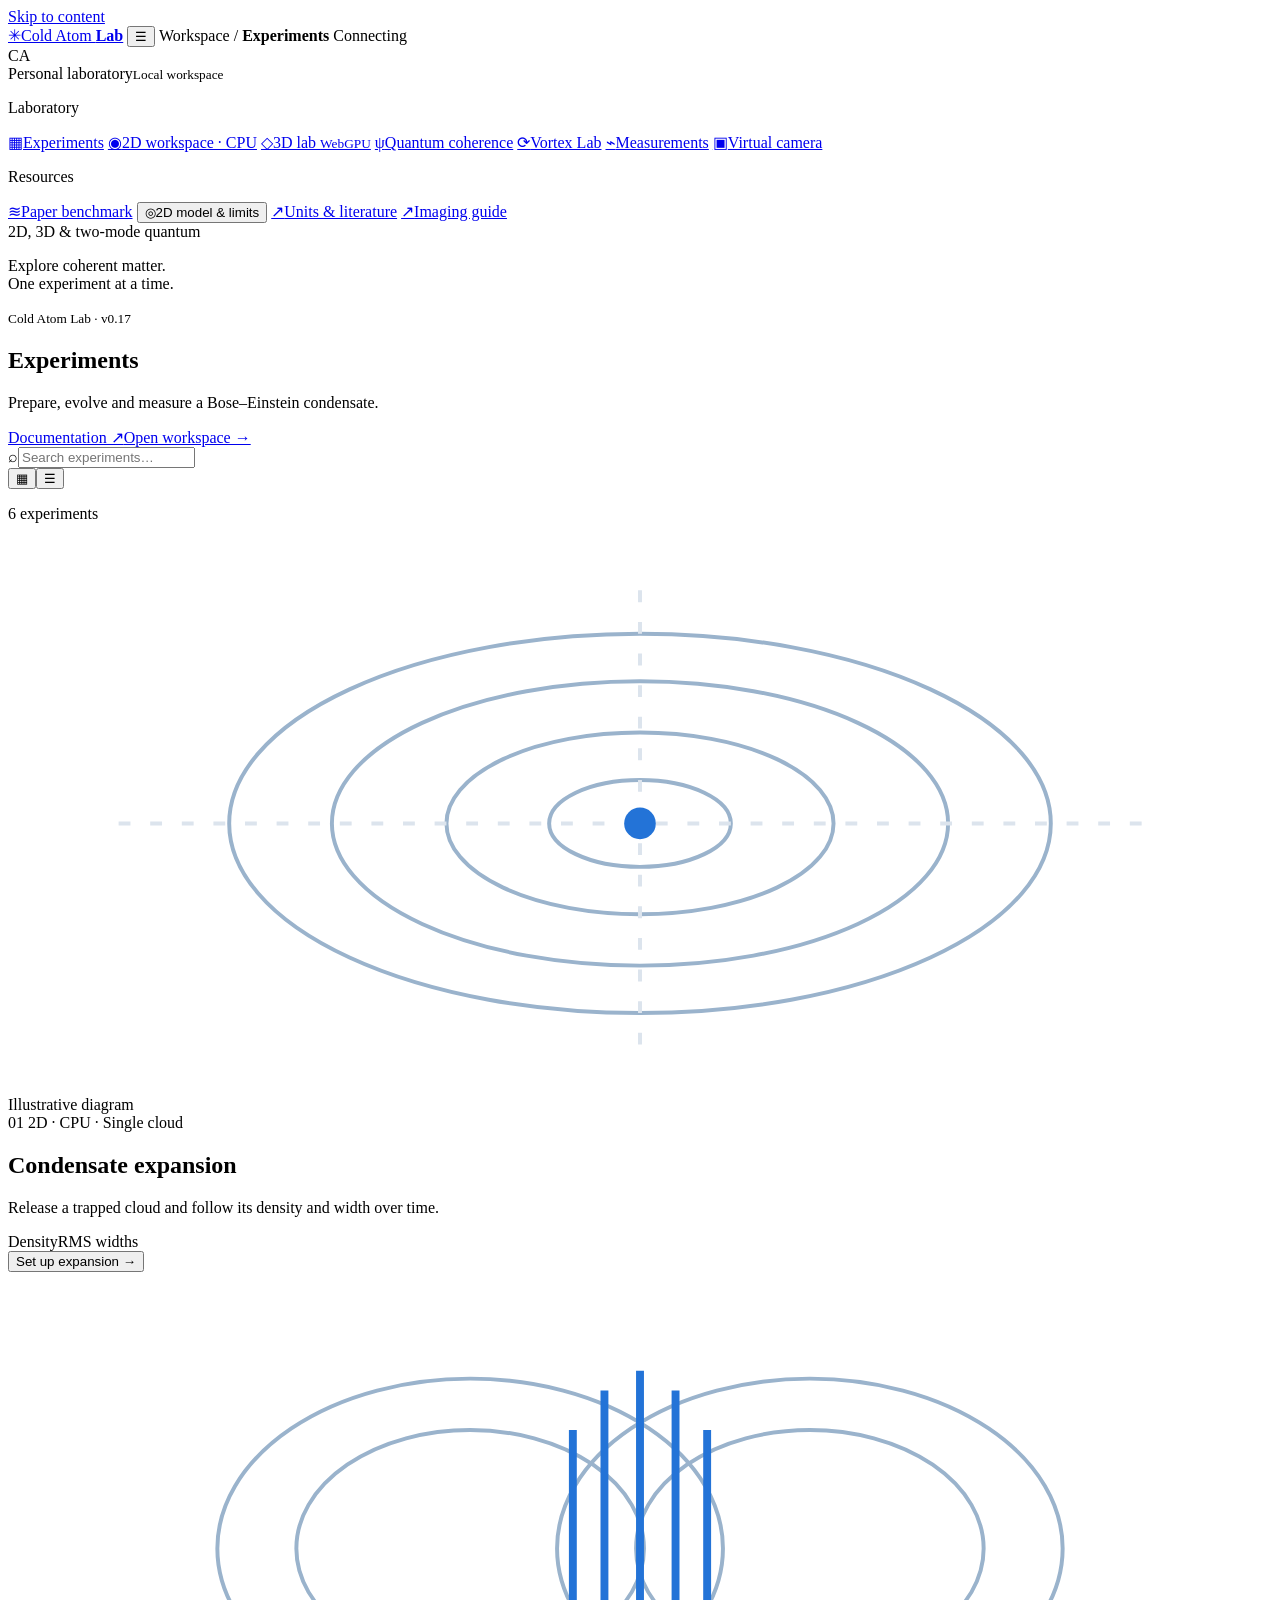
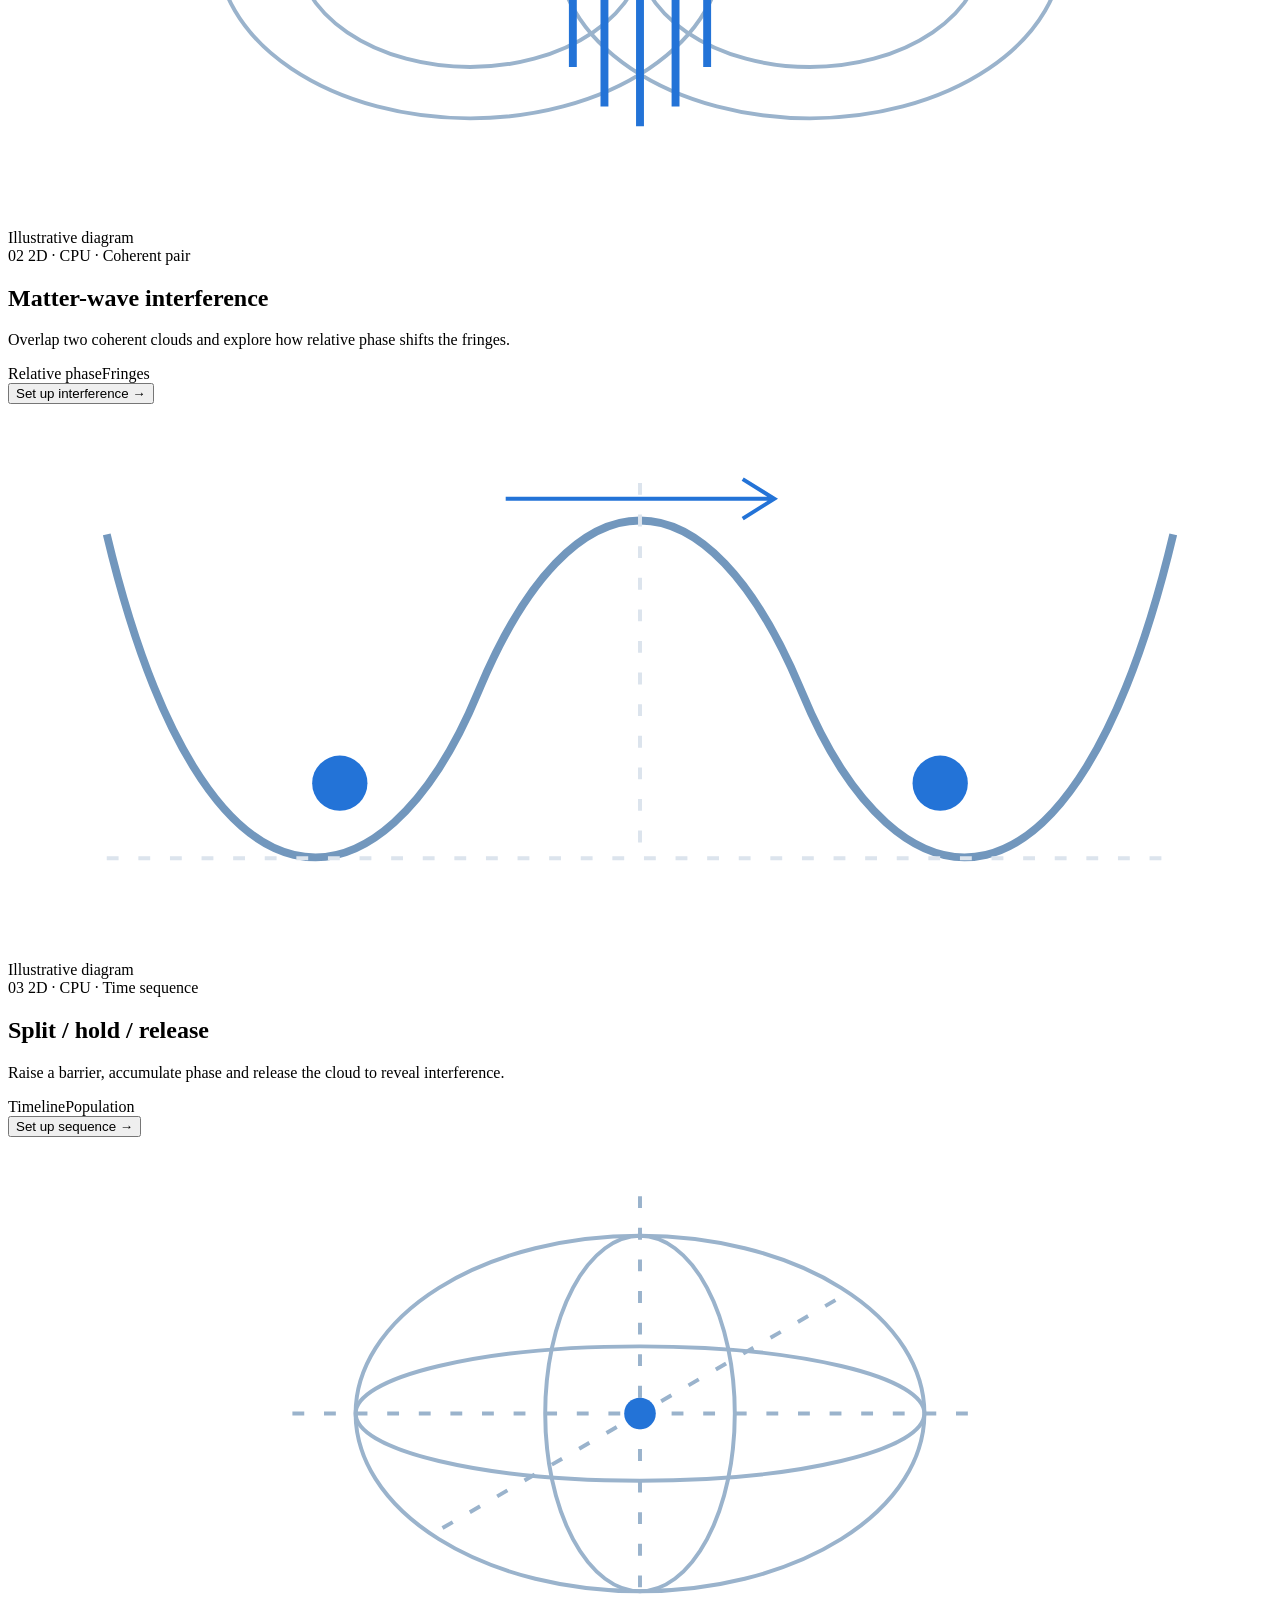
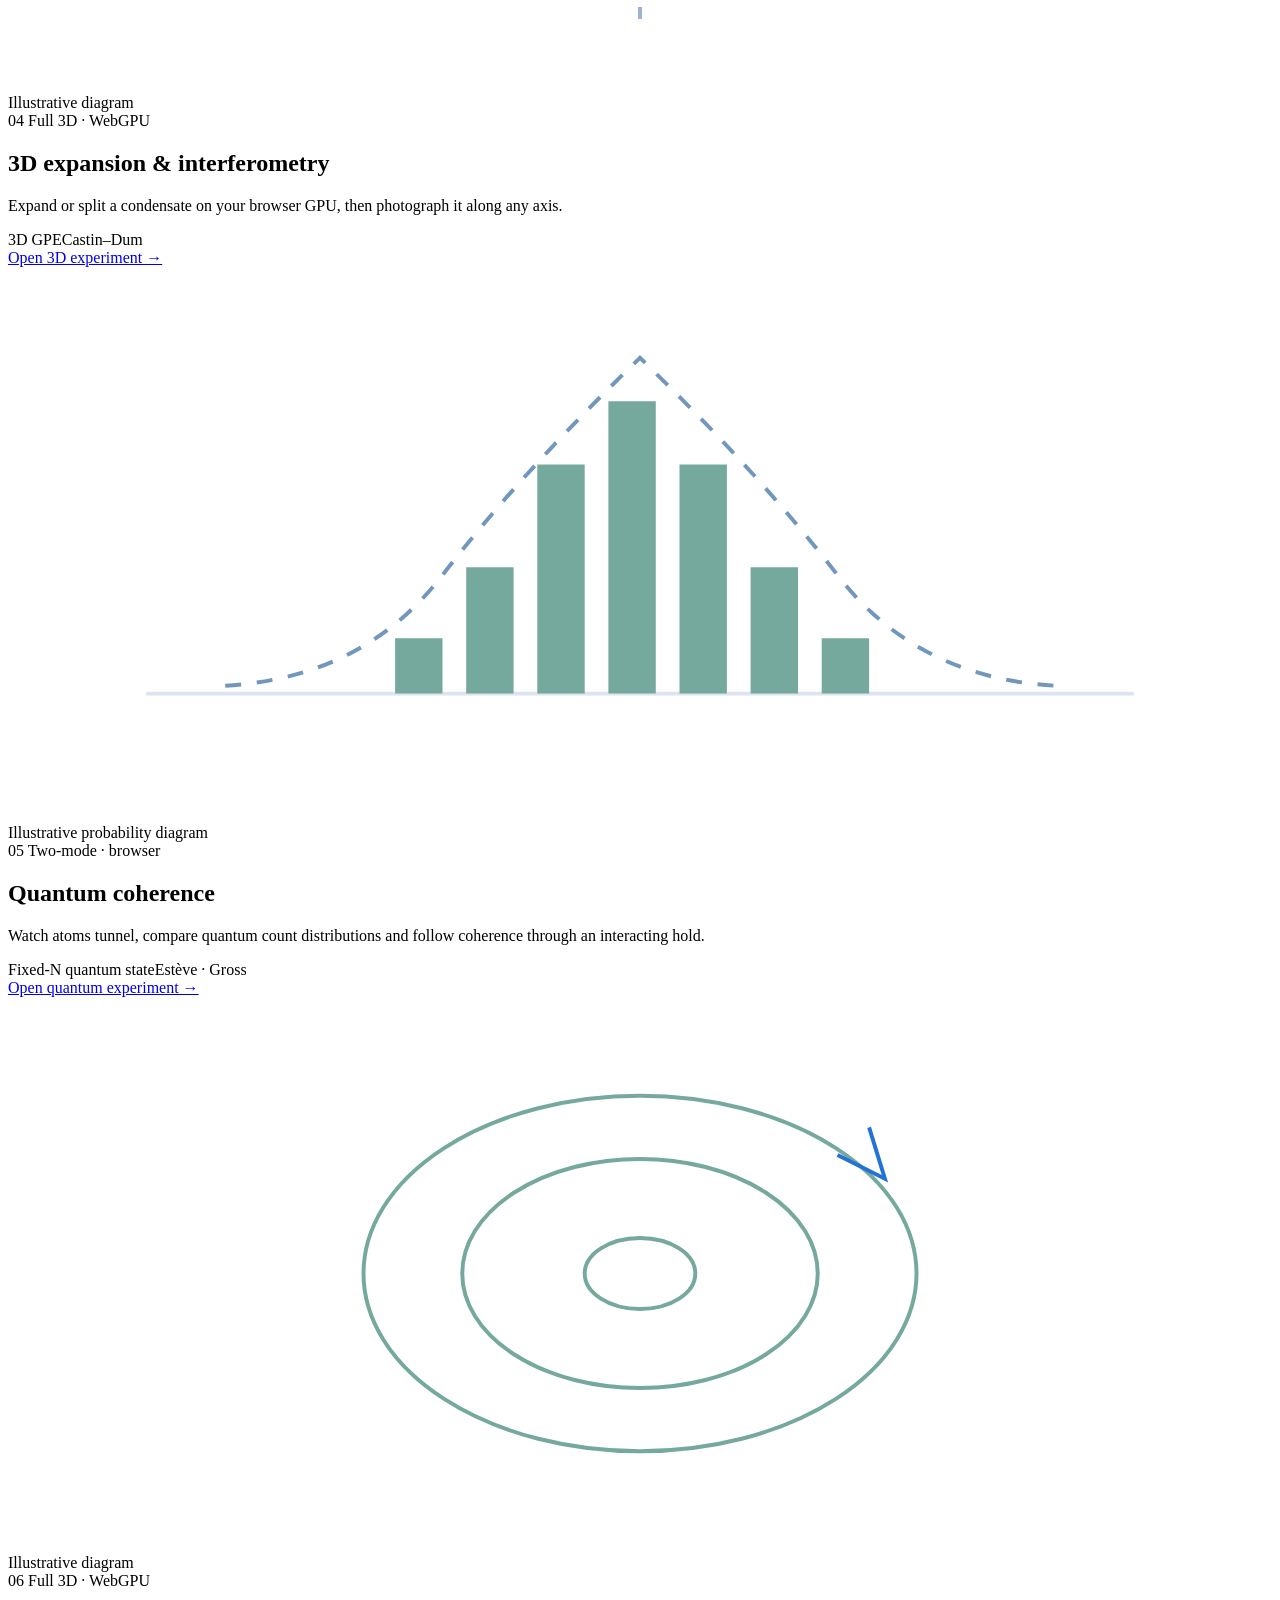
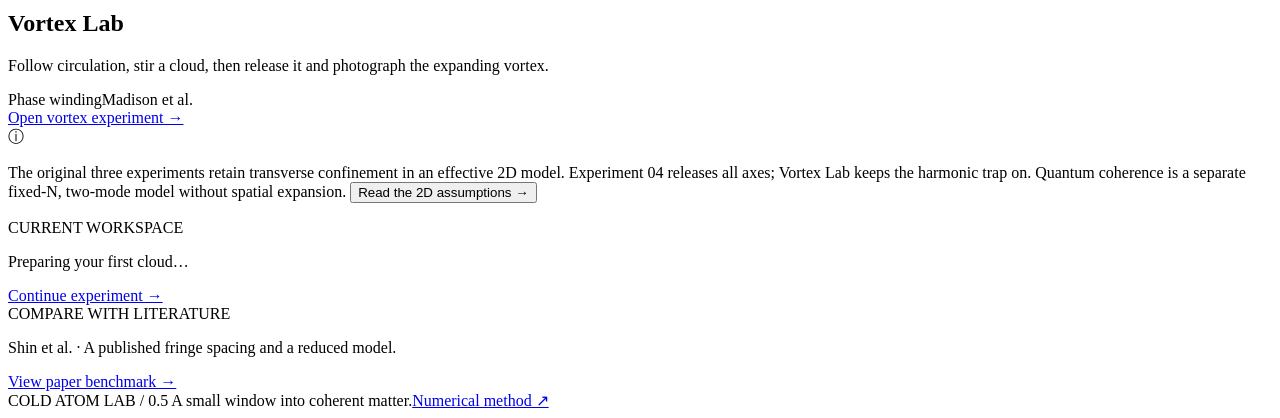
==== commit af706cb8: "Add vortex time-of-flight release and absorption imaging" ====
--- a/coldatomlab/web/index.html
+++ b/coldatomlab/web/index.html
@@ -53,7 +53,7 @@
         <a href="/physical-units" target="_blank" rel="noopener"><span aria-hidden="true">↗</span>Units & literature</a>
         <a href="/imaging" target="_blank" rel="noopener"><span aria-hidden="true">↗</span>Imaging guide</a>
       </nav>
-      <div class="sidebar-bottom"><span class="model-pill">2D, 3D & two-mode quantum</span><p>Explore coherent matter.<br>One experiment at a time.</p><small>Cold Atom Lab · v0.16</small></div>
+      <div class="sidebar-bottom"><span class="model-pill">2D, 3D & two-mode quantum</span><p>Explore coherent matter.<br>One experiment at a time.</p><small>Cold Atom Lab · v0.17</small></div>
     </aside>
     <main id="main-content" tabindex="-1">
       <section id="experiment-library" aria-labelledby="library-title">
@@ -82,7 +82,7 @@
             <div class="card-copy"><div class="card-category">05 <span>Two-mode · browser</span></div><h2>Quantum coherence</h2><p>Watch atoms tunnel, compare quantum count distributions and follow coherence through an interacting hold.</p><div class="card-tags"><span>Fixed-N quantum state</span><span>Estève · Gross</span></div><a class="open-experiment-link" href="#quantum">Open quantum experiment →</a></div>
           </article><article class="experiment-card" data-search="vortex vortices stirring phase winding circulation 3d webgpu madison">
 <div class="card-diagram" aria-hidden="true"><svg viewBox="0 0 320 140"><g fill="none" stroke="#76a99d"><ellipse cx="160" cy="70" rx="70" ry="45"/><ellipse cx="160" cy="70" rx="45" ry="29"/><ellipse cx="160" cy="70" rx="14" ry="9"/><path d="M210 40l12 6-4-13" stroke="#2373d7"/></g></svg><span>Illustrative diagram</span></div>
-<div class="card-copy"><div class="card-category">06 <span>Full 3D · WebGPU</span></div><h2>Vortex Lab</h2><p>Follow quantized circulation, reverse a vortex and stir an initially vortex-free condensate.</p><div class="card-tags"><span>Phase winding</span><span>Madison et al.</span></div><a class="open-experiment-link" href="#vortex">Open vortex experiment →</a></div></article>
+<div class="card-copy"><div class="card-category">06 <span>Full 3D · WebGPU</span></div><h2>Vortex Lab</h2><p>Follow circulation, stir a cloud, then release it and photograph the expanding vortex.</p><div class="card-tags"><span>Phase winding</span><span>Madison et al.</span></div><a class="open-experiment-link" href="#vortex">Open vortex experiment →</a></div></article>
         </div>
         <div id="library-empty" hidden><h2>No matching experiments</h2><p>Try “phase”, “expansion” or “barrier”.</p><button id="clear-search">Clear search</button></div>
         <div class="library-note"><span aria-hidden="true">ⓘ</span><p>The original three experiments retain transverse confinement in an effective 2D model. Experiment 04 releases all axes; Vortex Lab keeps the harmonic trap on. Quantum coherence is a separate fixed-N, two-mode model without spatial expansion. <button id="library-model">Read the 2D assumptions →</button></p></div>
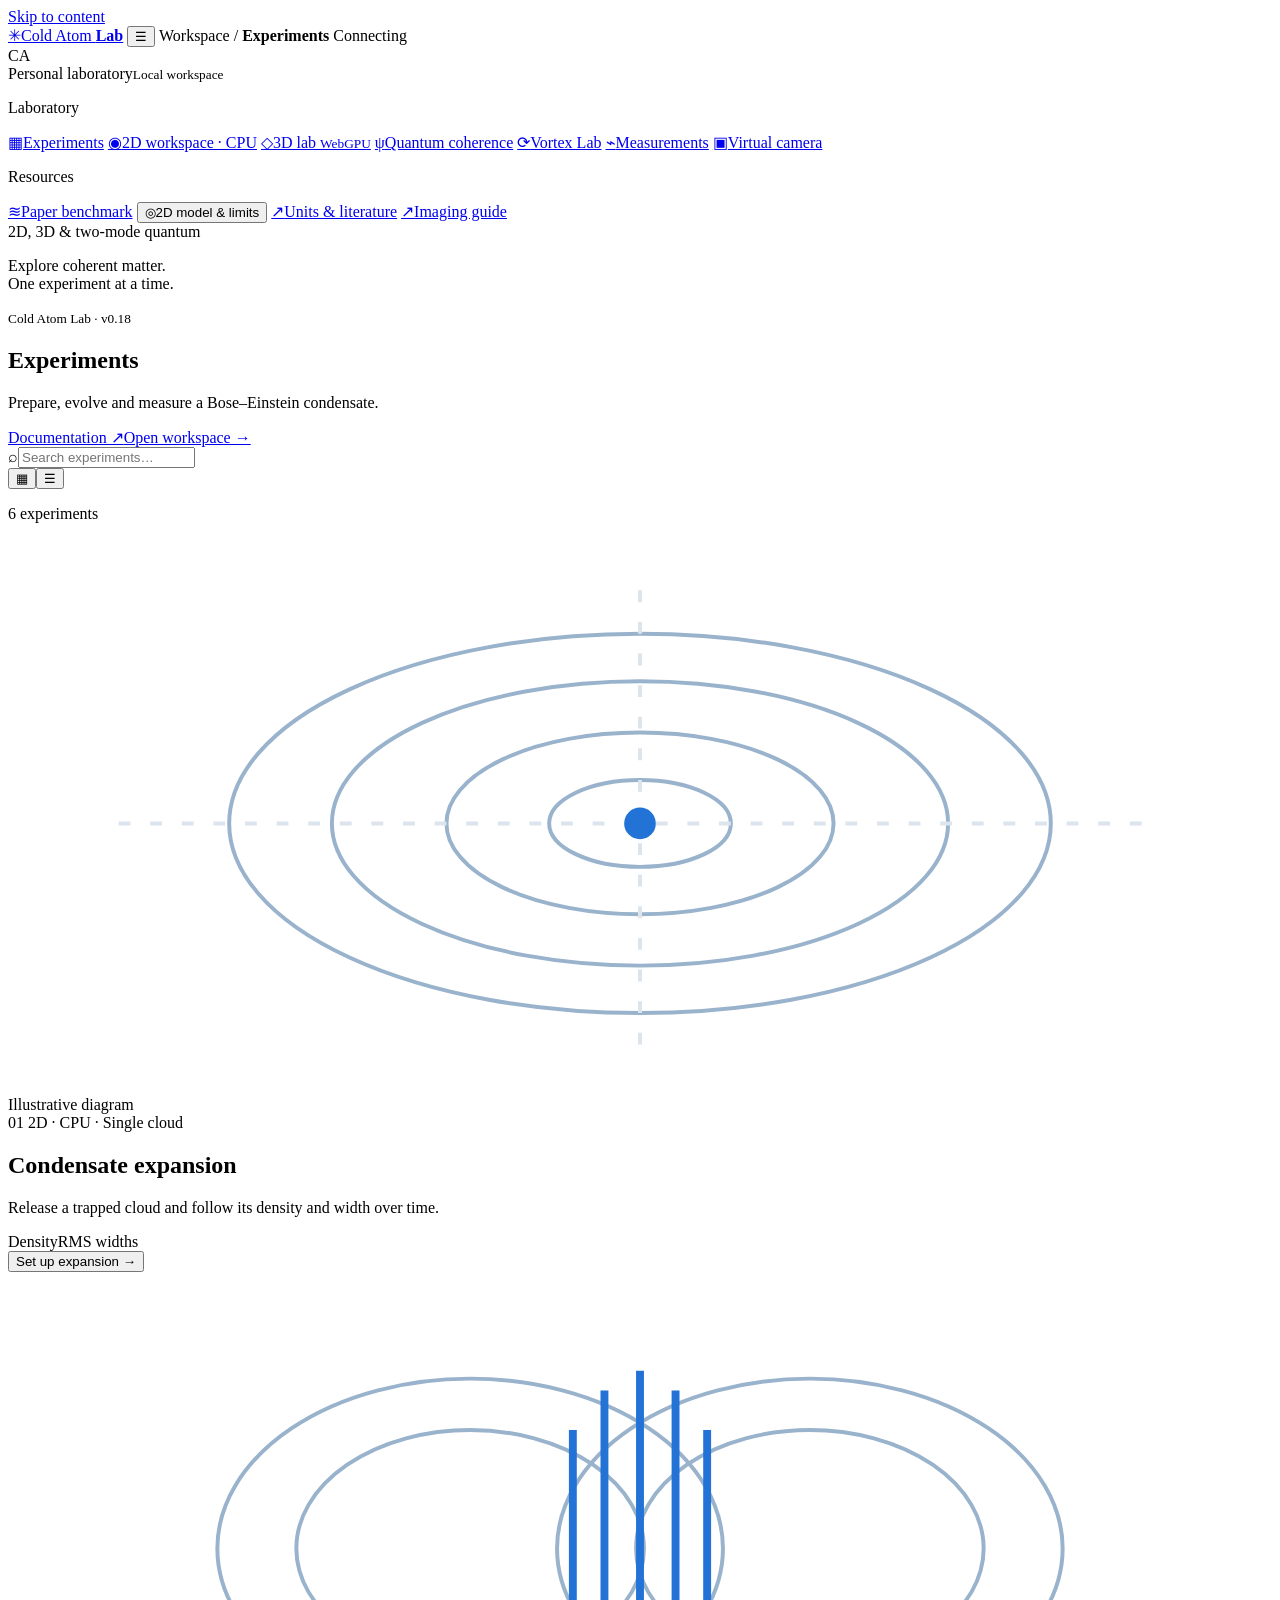
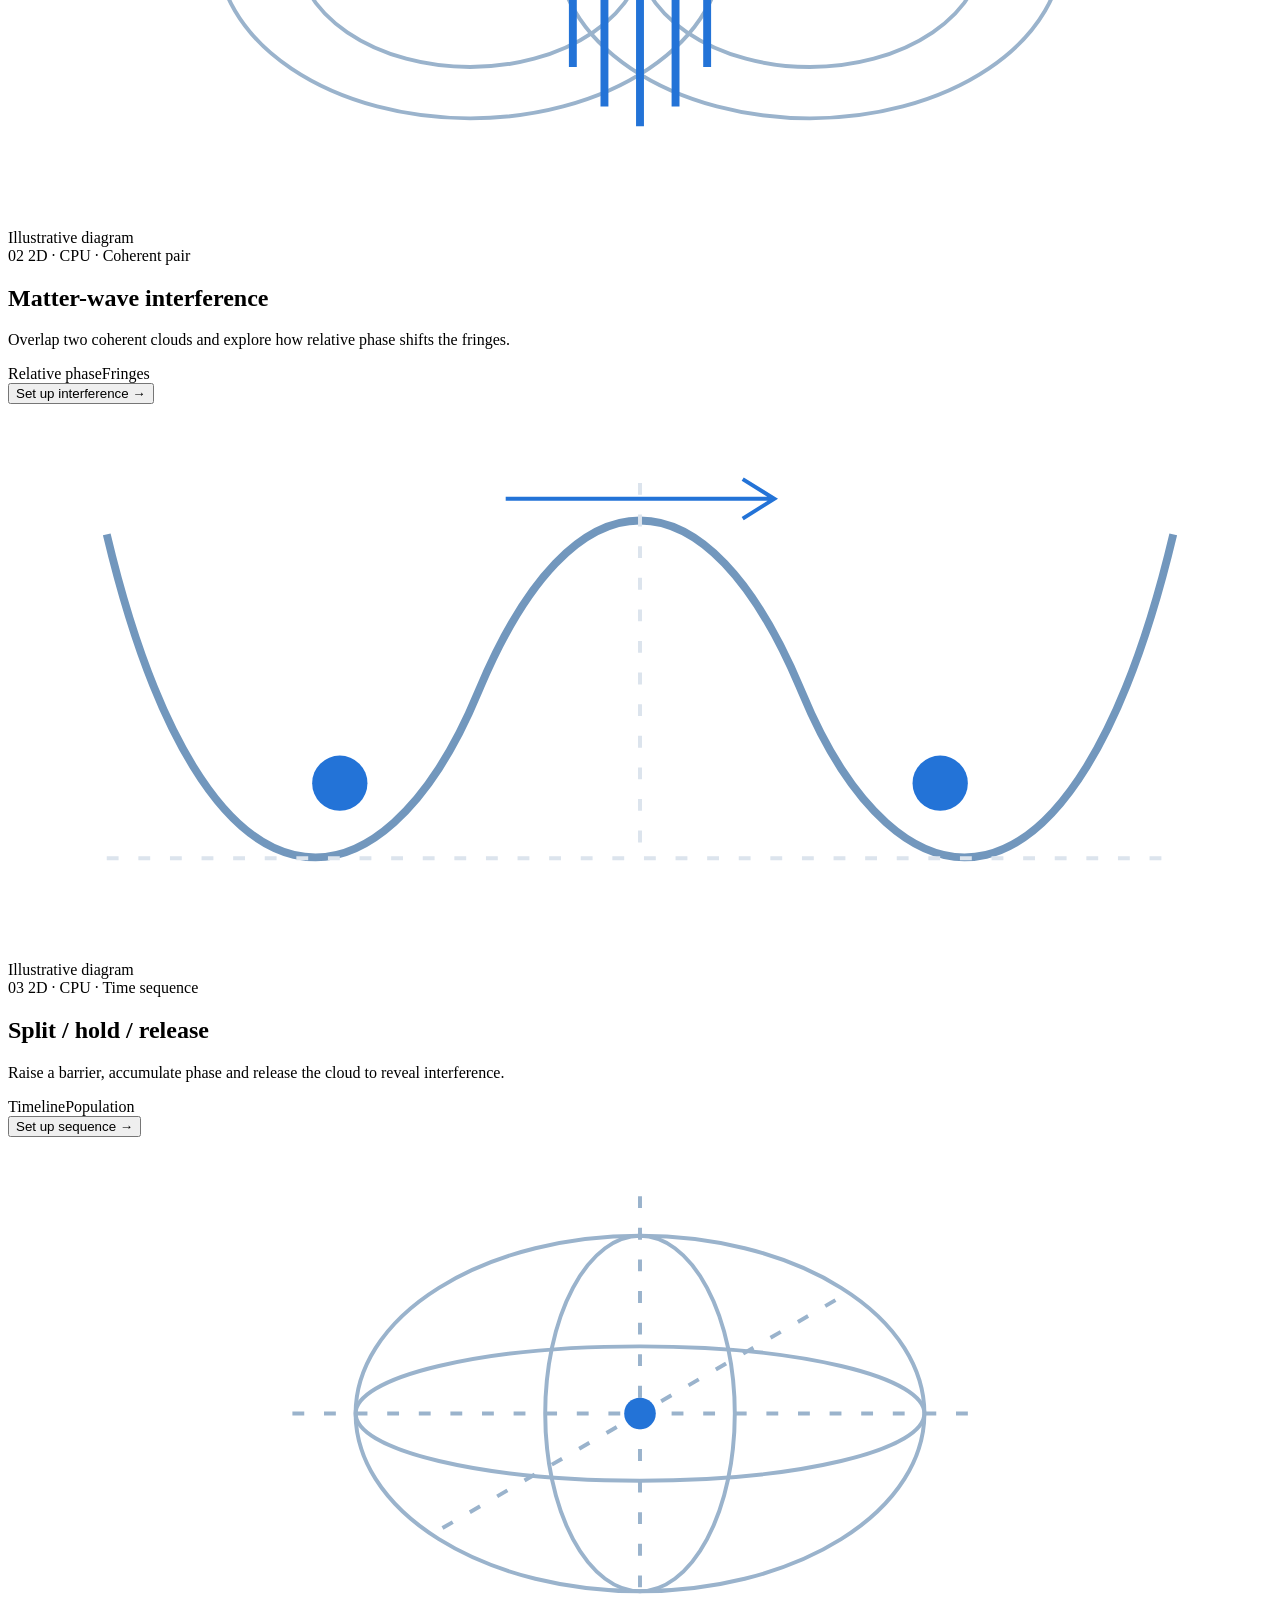
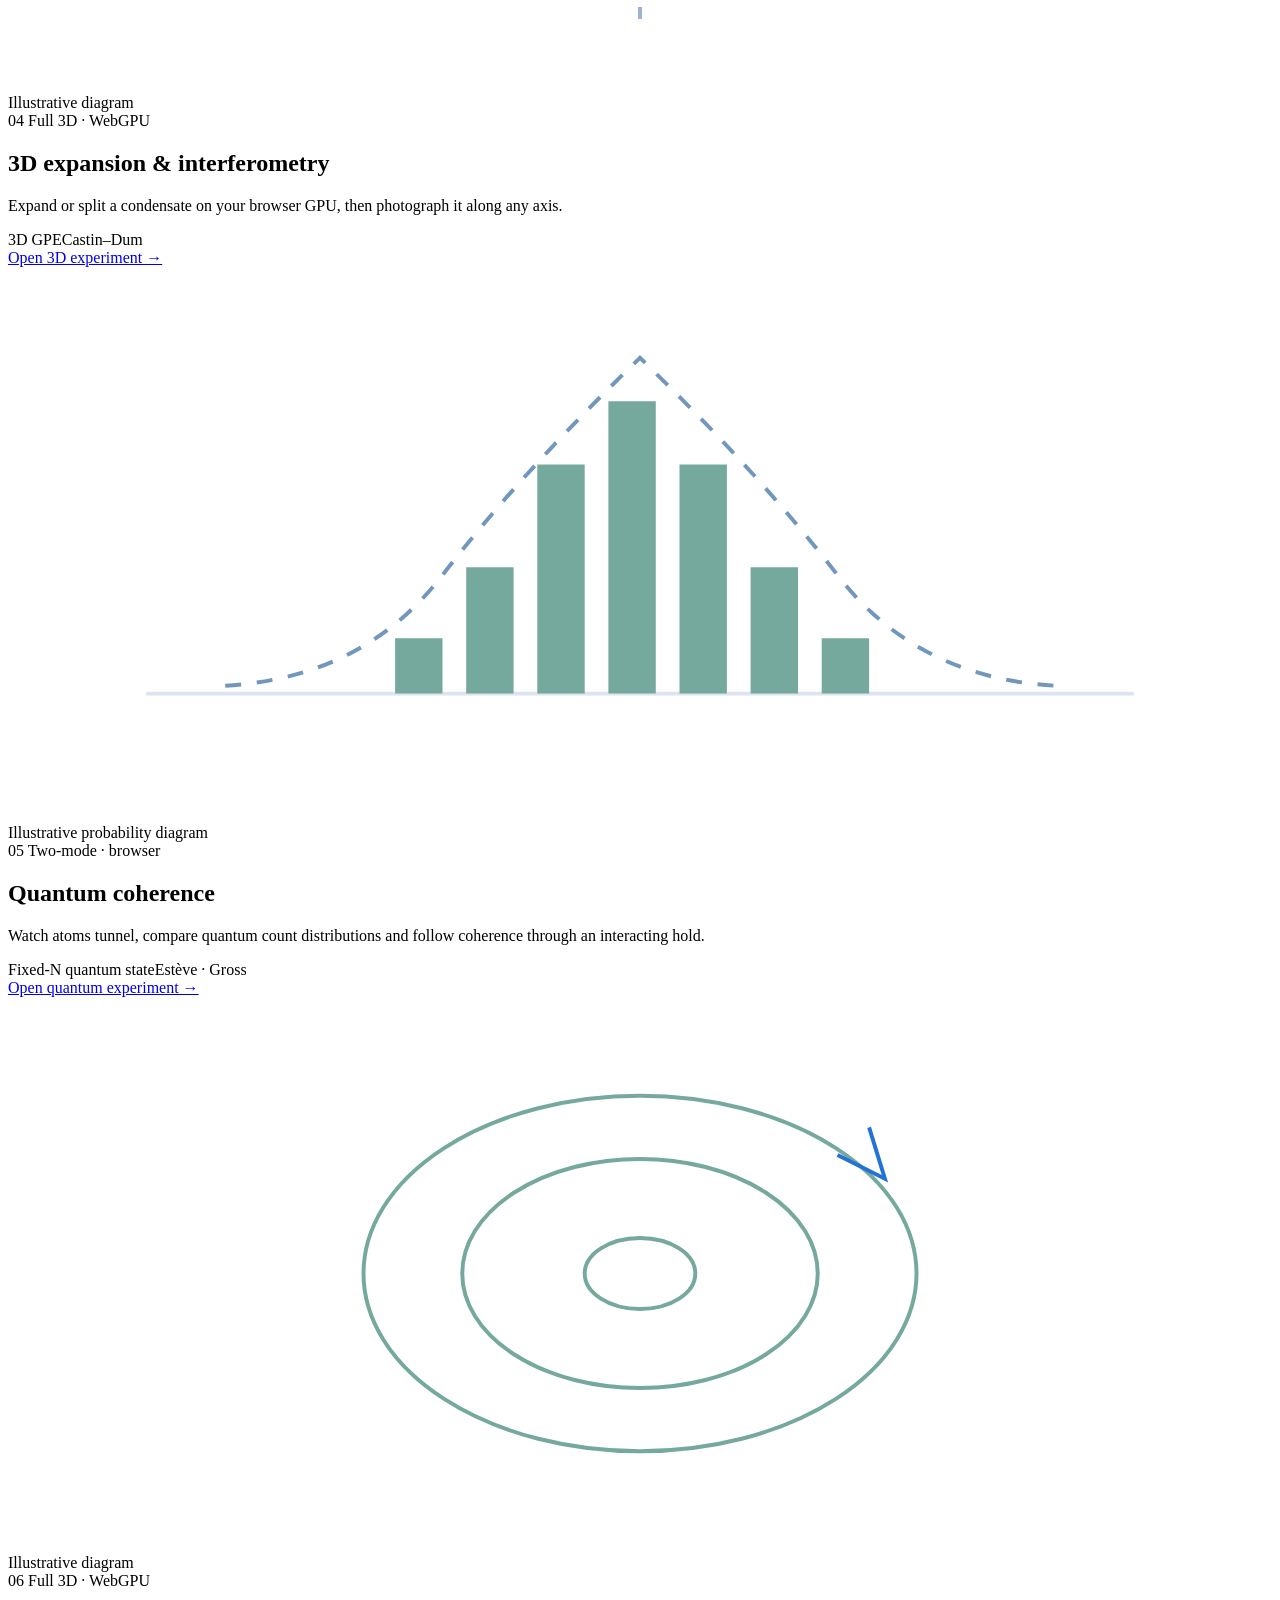
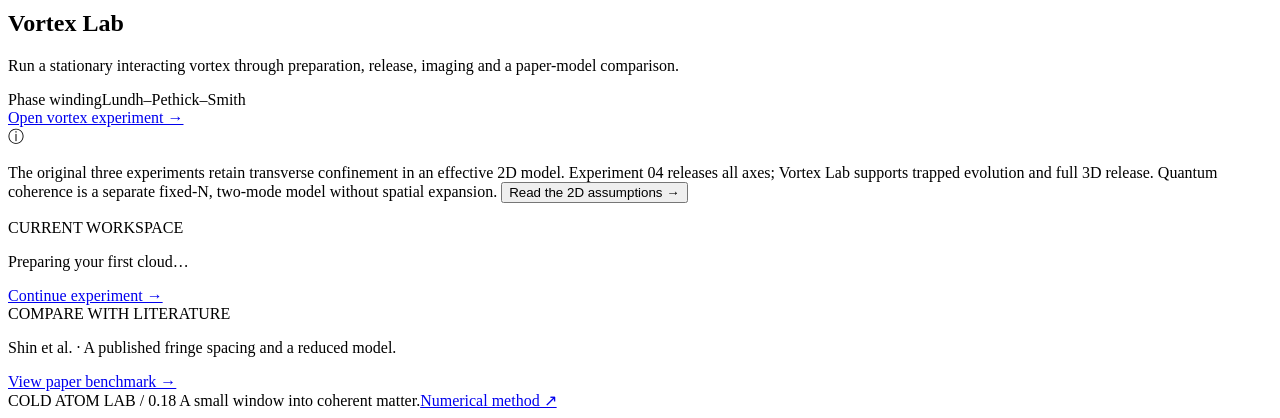
==== commit 0d6ababb: "Add automatic stationary vortex experiments and paper-model validation" ====
--- a/coldatomlab/web/index.html
+++ b/coldatomlab/web/index.html
@@ -53,7 +53,7 @@
         <a href="/physical-units" target="_blank" rel="noopener"><span aria-hidden="true">↗</span>Units & literature</a>
         <a href="/imaging" target="_blank" rel="noopener"><span aria-hidden="true">↗</span>Imaging guide</a>
       </nav>
-      <div class="sidebar-bottom"><span class="model-pill">2D, 3D & two-mode quantum</span><p>Explore coherent matter.<br>One experiment at a time.</p><small>Cold Atom Lab · v0.17</small></div>
+      <div class="sidebar-bottom"><span class="model-pill">2D, 3D & two-mode quantum</span><p>Explore coherent matter.<br>One experiment at a time.</p><small>Cold Atom Lab · v0.18</small></div>
     </aside>
     <main id="main-content" tabindex="-1">
       <section id="experiment-library" aria-labelledby="library-title">
@@ -82,10 +82,10 @@
             <div class="card-copy"><div class="card-category">05 <span>Two-mode · browser</span></div><h2>Quantum coherence</h2><p>Watch atoms tunnel, compare quantum count distributions and follow coherence through an interacting hold.</p><div class="card-tags"><span>Fixed-N quantum state</span><span>Estève · Gross</span></div><a class="open-experiment-link" href="#quantum">Open quantum experiment →</a></div>
           </article><article class="experiment-card" data-search="vortex vortices stirring phase winding circulation 3d webgpu madison">
 <div class="card-diagram" aria-hidden="true"><svg viewBox="0 0 320 140"><g fill="none" stroke="#76a99d"><ellipse cx="160" cy="70" rx="70" ry="45"/><ellipse cx="160" cy="70" rx="45" ry="29"/><ellipse cx="160" cy="70" rx="14" ry="9"/><path d="M210 40l12 6-4-13" stroke="#2373d7"/></g></svg><span>Illustrative diagram</span></div>
-<div class="card-copy"><div class="card-category">06 <span>Full 3D · WebGPU</span></div><h2>Vortex Lab</h2><p>Follow circulation, stir a cloud, then release it and photograph the expanding vortex.</p><div class="card-tags"><span>Phase winding</span><span>Madison et al.</span></div><a class="open-experiment-link" href="#vortex">Open vortex experiment →</a></div></article>
+<div class="card-copy"><div class="card-category">06 <span>Full 3D · WebGPU</span></div><h2>Vortex Lab</h2><p>Run a stationary interacting vortex through preparation, release, imaging and a paper-model comparison.</p><div class="card-tags"><span>Phase winding</span><span>Lundh–Pethick–Smith</span></div><a class="open-experiment-link" href="#vortex">Open vortex experiment →</a></div></article>
         </div>
         <div id="library-empty" hidden><h2>No matching experiments</h2><p>Try “phase”, “expansion” or “barrier”.</p><button id="clear-search">Clear search</button></div>
-        <div class="library-note"><span aria-hidden="true">ⓘ</span><p>The original three experiments retain transverse confinement in an effective 2D model. Experiment 04 releases all axes; Vortex Lab keeps the harmonic trap on. Quantum coherence is a separate fixed-N, two-mode model without spatial expansion. <button id="library-model">Read the 2D assumptions →</button></p></div>
+        <div class="library-note"><span aria-hidden="true">ⓘ</span><p>The original three experiments retain transverse confinement in an effective 2D model. Experiment 04 releases all axes; Vortex Lab supports trapped evolution and full 3D release. Quantum coherence is a separate fixed-N, two-mode model without spatial expansion. <button id="library-model">Read the 2D assumptions →</button></p></div>
         <div class="library-session"><div><span class="eyebrow">CURRENT WORKSPACE</span><p id="library-session-status">Preparing your first cloud…</p></div><a href="#workspace">Continue experiment →</a></div>
         <div class="library-session"><div><span class="eyebrow">COMPARE WITH LITERATURE</span><p>Shin et al. · A published fringe spacing and a reduced model.</p></div><a href="#benchmark">View paper benchmark →</a></div>
       </section>
@@ -897,7 +897,7 @@
       </section>
       </div>
       <footer>
-        <span>COLD ATOM LAB <span class="muted">/ 0.5</span></span>
+        <span>COLD ATOM LAB <span class="muted">/ 0.18</span></span>
         <span>A small window into coherent matter.</span
         ><a
           href="https://arxiv.org/abs/cond-mat/0303239"
